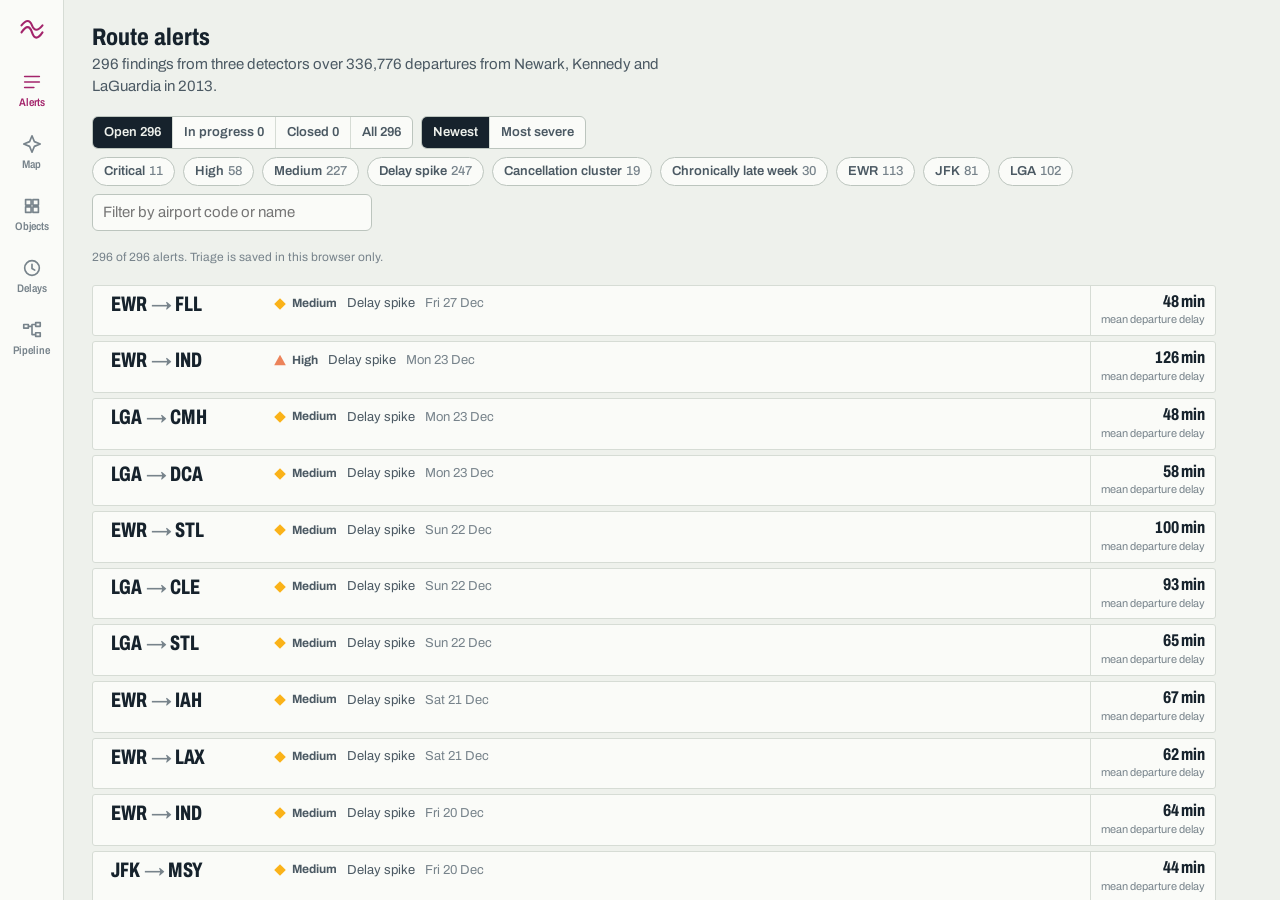
==== app/index.html @ c79d598d "Add Crosswind: flight data pipeline, alert detectors and operations app A layered Python + DuckDB pi" ====
<!DOCTYPE html>
<html lang="en">
<head>
<meta charset="utf-8">
<meta name="viewport" content="width=device-width, initial-scale=1">
<title>Crosswind</title>
<link rel="preconnect" href="https://fonts.googleapis.com">
<link rel="preconnect" href="https://fonts.gstatic.com" crossorigin>
<link href="https://fonts.googleapis.com/css2?family=Archivo:wdth,wght@62..125,400..800&display=swap" rel="stylesheet">
<style>
:root{
  /* Layout idea: a strip bay. Alerts sit in a rack like air-traffic flight strips;
     everything around them is quiet chart paper with one aeronautical-magenta accent. */
  --paper:#eef1ec; --surface:#fafbf8; --ink:#16222c; --ink-2:#4b5963; --ink-3:#77838b;
  --line:#d6dcd5; --line-2:#bcc5be; --accent:#a3246b; --accent-ink:#ffffff; --accent-wash:rgba(163,36,107,.10);
  --good:#0ca30c; --warning:#fab219; --serious:#ec835a; --critical:#d03b3b;
  --s1:#2a78d6; --s2:#eb6834; --s3:#1baf7a; --s4:#eda100; --s5:#e87ba4; --s6:#008300; --s7:#6250d6; --s8:#e34948;
  --quiet:#c5cfd6;
  --seq-1:#cde2fb; --seq-2:#9ec5f4; --seq-3:#6da7ec; --seq-4:#3987e5; --seq-5:#256abf; --seq-6:#184f95; --seq-7:#0d366b;
  --div-mid:#e6e8e3; --div-pos-1:#9ec5f4; --div-pos-2:#3987e5; --div-pos-3:#104281;
  --div-neg-1:#f2aaa9; --div-neg-2:#e34948; --div-neg-3:#9a2323;
  --font:"Archivo","Helvetica Neue",Arial,sans-serif;
  --r:6px; --nav:64px;
  color-scheme:light;
}
@media (prefers-color-scheme: dark){
  :root:not([data-theme="light"]){
    --paper:#0c1218; --surface:#141c24; --ink:#e7ecef; --ink-2:#b3bec6; --ink-3:#808c95;
    --line:#25303a; --line-2:#3a4752; --accent:#ee7db8; --accent-ink:#1c0a13; --accent-wash:rgba(238,125,184,.14);
    --s1:#3987e5; --s2:#d95926; --s3:#199e70; --s4:#c98500; --s5:#d55181; --s6:#0ca30c; --s7:#9085e9; --s8:#e66767;
    --quiet:#3a4753;
    --seq-1:#0d366b; --seq-2:#184f95; --seq-3:#256abf; --seq-4:#3987e5; --seq-5:#6da7ec; --seq-6:#9ec5f4; --seq-7:#cde2fb;
    --div-mid:#333d46; --div-pos-1:#256abf; --div-pos-2:#3987e5; --div-pos-3:#9ec5f4;
    --div-neg-1:#a23a3a; --div-neg-2:#e66767; --div-neg-3:#f4b0b0;
    color-scheme:dark;
  }
}
:root[data-theme="dark"]{
  --paper:#0c1218; --surface:#141c24; --ink:#e7ecef; --ink-2:#b3bec6; --ink-3:#808c95;
  --line:#25303a; --line-2:#3a4752; --accent:#ee7db8; --accent-ink:#1c0a13; --accent-wash:rgba(238,125,184,.14);
  --s1:#3987e5; --s2:#d95926; --s3:#199e70; --s4:#c98500; --s5:#d55181; --s6:#0ca30c; --s7:#9085e9; --s8:#e66767;
  --quiet:#3a4753;
  --seq-1:#0d366b; --seq-2:#184f95; --seq-3:#256abf; --seq-4:#3987e5; --seq-5:#6da7ec; --seq-6:#9ec5f4; --seq-7:#cde2fb;
  --div-mid:#333d46; --div-pos-1:#256abf; --div-pos-2:#3987e5; --div-pos-3:#9ec5f4;
  --div-neg-1:#a23a3a; --div-neg-2:#e66767; --div-neg-3:#f4b0b0;
  color-scheme:dark;
}
*{box-sizing:border-box}
html,body{height:100%;margin:0}
body{background:var(--paper);color:var(--ink);font:15px/1.45 var(--font);-webkit-text-size-adjust:100%}
button,input,select,textarea{font:inherit;color:inherit}
button{cursor:pointer}
a{color:var(--accent)}
:focus-visible{outline:2px solid var(--accent);outline-offset:2px}
h1,h2,h3{margin:0;text-wrap:balance;font-stretch:78%;letter-spacing:.005em}
h1{font-size:24px;font-weight:750;line-height:1.1}
h2{font-size:18px;font-weight:700;line-height:1.2}
h3{font-size:13px;font-weight:650;color:var(--ink-2)}
p{margin:0}
.num{font-variant-numeric:tabular-nums}
.muted{color:var(--ink-3)}
.code{font-stretch:70%;font-weight:700;letter-spacing:.02em}
.boot{padding:24px 16px;color:var(--ink-2)}

/* ---- shell ---- */
#app{height:100%;display:grid;grid-template-columns:1fr;grid-template-rows:1fr auto}
#main{overflow:auto;min-width:0;grid-row:1}
#nav{grid-row:2;display:flex;background:var(--surface);border-top:1px solid var(--line);padding-bottom:env(safe-area-inset-bottom,0)}
#nav button{flex:1;min-width:0;border:0;background:none;padding:7px 2px 6px;display:grid;justify-items:center;gap:2px;
  font-size:11px;font-weight:600;color:var(--ink-3);font-stretch:85%}
#nav button svg{width:22px;height:22px}
#nav button[aria-current="page"]{color:var(--accent)}
#nav .brand{display:none}
#drawer{position:fixed;inset:0;z-index:20;background:var(--paper);overflow:auto;overscroll-behavior:contain}
.view{padding:16px 16px 28px;display:grid;gap:18px;max-width:1180px}
.view-head{display:grid;gap:4px}
.lede{color:var(--ink-2);max-width:66ch}
@media (min-width:900px){
  #app{grid-template-columns:var(--nav) minmax(0,1fr) auto;grid-template-rows:1fr}
  #nav{grid-row:1;grid-column:1;flex-direction:column;border-top:0;border-right:1px solid var(--line);padding:10px 0;gap:4px}
  #nav button{flex:none;padding:9px 2px}
  #nav .brand{display:grid;place-items:center;height:40px;margin-bottom:8px;color:var(--accent)}
  #nav .brand svg{width:28px;height:28px}
  #main{grid-row:1;grid-column:2}
  #drawer{position:static;grid-column:3;width:min(480px,42vw);border-left:1px solid var(--line);background:var(--surface)}
  .view{padding:24px 28px 40px}
  .view>.tiles{grid-template-columns:repeat(4,minmax(0,1fr))}
}

/* ---- controls ---- */
.row{display:flex;flex-wrap:wrap;gap:8px;align-items:center}
.seg{display:inline-flex;border:1px solid var(--line-2);border-radius:var(--r);overflow:hidden;background:var(--surface)}
.seg button{border:0;background:none;padding:6px 11px;font-size:13px;font-weight:600;color:var(--ink-2);border-right:1px solid var(--line)}
.seg button:last-child{border-right:0}
.seg button[aria-pressed="true"]{background:var(--ink);color:var(--paper)}
.chip{border:1px solid var(--line-2);background:var(--surface);border-radius:999px;padding:4px 11px;font-size:13px;font-weight:600;color:var(--ink-2)}
.chip[aria-pressed="true"]{border-color:var(--accent);background:var(--accent-wash);color:var(--ink)}
.chip .n{color:var(--ink-3);font-weight:500;margin-left:4px}
.btn{border:1px solid var(--line-2);background:var(--surface);border-radius:var(--r);padding:7px 12px;font-weight:650;font-size:14px}
.btn.primary{background:var(--accent);border-color:var(--accent);color:var(--accent-ink)}
.btn:disabled{opacity:.5;cursor:default}
.field{border:1px solid var(--line-2);background:var(--surface);border-radius:var(--r);padding:7px 10px;min-width:0;width:100%}
label.lab{display:grid;gap:3px;font-size:12px;font-weight:600;color:var(--ink-2)}
.linkish{border:0;background:none;padding:0;color:var(--accent);font-weight:650;text-align:left;text-decoration:underline;text-decoration-thickness:1px;text-underline-offset:2px}

/* ---- status + severity ---- */
.pill{display:inline-flex;align-items:center;gap:5px;border:1px solid var(--line-2);border-radius:999px;padding:1px 8px;font-size:12px;font-weight:650;white-space:nowrap;color:var(--ink-2)}
.pill::before{content:"";width:7px;height:7px;border-radius:50%;background:var(--ink-3)}
.pill[data-s="open"]::before{background:var(--accent)}
.pill[data-s="acknowledged"]::before,.pill[data-s="investigating"]::before{background:var(--s1)}
.pill[data-s="resolved"]::before{background:var(--good)}
.pill[data-s="dismissed"]::before{background:none;border:1.5px solid var(--ink-3)}
.sev{display:inline-flex;align-items:center;gap:5px;font-size:12px;font-weight:700}
.sev svg{width:14px;height:14px;flex:none}
.sev[data-v="critical"] svg{color:var(--critical)} .sev[data-v="high"] svg{color:var(--serious)} .sev[data-v="medium"] svg{color:var(--warning)}

/* ---- the strip bay ---- */
.bay{display:grid;gap:5px}
.strip{display:grid;grid-template-columns:8px minmax(0,1fr) auto;border:1px solid var(--line);background:var(--surface);border-radius:3px;
  text-align:left;padding:0;width:100%;color:inherit;overflow:hidden}
.strip:hover{border-color:var(--line-2)}
.strip[aria-current="true"]{border-color:var(--accent);box-shadow:inset 0 0 0 1px var(--accent)}
.strip .holder{background:var(--warning)}
.strip[data-v="high"] .holder{background:var(--serious)} .strip[data-v="critical"] .holder{background:var(--critical)}
.strip .cells{display:grid;grid-template-columns:minmax(0,1fr);gap:1px 12px;padding:7px 10px}
.strip .route{font-size:21px;line-height:1.05;font-stretch:66%;font-weight:750;letter-spacing:.01em;white-space:nowrap}
.strip .route .arr{color:var(--ink-3);font-weight:500;padding:0 3px}
.strip .what{font-size:13px;color:var(--ink-2);display:flex;flex-wrap:wrap;gap:2px 10px;align-items:center}
.strip .stat{border-left:1px solid var(--line);padding:7px 10px;display:grid;align-content:center;justify-items:end;gap:1px;min-width:92px}
.strip .stat b{font-size:17px;font-stretch:75%;font-weight:750;line-height:1.1}
.strip .stat span{font-size:11px;color:var(--ink-3);text-align:right}
.strip.closed{opacity:.62}
@media (min-width:620px){
  .strip .cells{grid-template-columns:150px minmax(0,1fr);align-items:center}
}

/* ---- tables ---- */
.scroll-x{overflow-x:auto;-webkit-overflow-scrolling:touch}
table{border-collapse:collapse;width:100%;font-size:13px}
th,td{padding:6px 10px 6px 0;text-align:left;border-bottom:1px solid var(--line);white-space:nowrap;vertical-align:baseline}
th{font-size:12px;font-weight:650;color:var(--ink-2);position:sticky;top:0;background:var(--paper)}
#drawer th{background:var(--paper)}
th.r,td.r{text-align:right;font-variant-numeric:tabular-nums;padding-right:14px}
th button{border:0;background:none;padding:0;font:inherit;color:inherit}
th button[aria-sort]::after{content:" ↓";color:var(--accent)}
th button[aria-sort="ascending"]::after{content:" ↑"}
tbody tr.click{cursor:pointer}
tbody tr.click:hover td{background:var(--accent-wash)}
td.wrap{white-space:normal;min-width:160px}

/* ---- figures ---- */
.tiles{display:grid;grid-template-columns:repeat(2,minmax(0,1fr));gap:1px;background:var(--line);border:1px solid var(--line);border-radius:var(--r);overflow:hidden}
.tile{background:var(--surface);padding:10px 12px;display:grid;gap:1px}
.tile b{font-size:24px;font-weight:700;font-stretch:80%;line-height:1.15}
.tile span{font-size:12px;color:var(--ink-2)}
.tile small{font-size:11px;color:var(--ink-3)}
.fig{display:grid;gap:8px;min-width:0}
.fig-head{display:flex;gap:10px;align-items:baseline;justify-content:space-between;flex-wrap:wrap}
.fig-head p{font-size:12px;color:var(--ink-3)}
.fig figcaption,.cap{font-size:12px;color:var(--ink-3);max-width:70ch}
figure{margin:0}
.legend{display:flex;flex-wrap:wrap;gap:4px 14px;font-size:12px;color:var(--ink-2)}
.legend i{display:inline-block;width:14px;height:3px;border-radius:2px;vertical-align:middle;margin-right:5px}
.legend i.box{height:10px;width:10px;border-radius:2px}
.hbars{display:grid;grid-template-columns:auto minmax(60px,1fr) auto;gap:5px 8px;align-items:center;font-size:13px}
.hbars .track{height:14px;position:relative}
.hbars .bar{position:absolute;inset:0 auto 0 0;background:var(--s1);border-radius:0 4px 4px 0;min-width:2px}
.hbars .lbl{color:var(--ink-2);white-space:nowrap;overflow:hidden;text-overflow:ellipsis;max-width:42vw}
.hbars .val{font-variant-numeric:tabular-nums;text-align:right;white-space:nowrap}
.grid2{display:grid;gap:22px 28px;grid-template-columns:repeat(auto-fit,minmax(min(100%,330px),1fr))}
svg text{font-family:var(--font);fill:var(--ink-3);font-size:11px}
svg .axis{stroke:var(--line-2)} svg .gridl{stroke:var(--line)}
.sect{display:grid;gap:10px;padding-top:14px;border-top:1px solid var(--line)}

/* ---- drawer ---- */
.d-head{position:sticky;top:0;z-index:2;background:inherit;display:flex;gap:8px;align-items:center;padding:10px 16px;border-bottom:1px solid var(--line)}
.d-head .kind{font-size:12px;font-weight:650;color:var(--ink-3);margin-right:auto}
.d-body{padding:14px 16px 32px;display:grid;gap:16px}
.icon-btn{border:1px solid var(--line-2);background:var(--surface);border-radius:var(--r);width:34px;height:34px;display:grid;place-items:center;padding:0}
.icon-btn svg{width:18px;height:18px}
.kv{display:grid;grid-template-columns:auto 1fr;gap:3px 14px;font-size:13px}
.kv dt{color:var(--ink-2)} .kv dd{margin:0;font-variant-numeric:tabular-nums;text-align:right}
.why{background:var(--paper);border:1px solid var(--line);border-radius:var(--r);padding:10px 12px;display:grid;gap:8px;font-size:13px}
#drawer .why{background:var(--paper)}
.eq{font-size:14px;font-variant-numeric:tabular-nums;overflow-x:auto;white-space:nowrap;padding:2px 0}
.eq i{font-style:italic;font-family:Georgia,"Times New Roman",serif}
.log{display:grid;gap:6px;font-size:12px;color:var(--ink-2);list-style:none;margin:0;padding:0}
.note{font-size:12px;color:var(--ink-3)}
.banner{border:1px solid var(--line-2);border-left:4px solid var(--warning);border-radius:3px;padding:8px 10px;font-size:13px;background:var(--surface)}

/* ---- map, lineage ---- */
.mapwrap{border:1px solid var(--line);border-radius:var(--r);background:var(--surface);overflow:hidden;position:relative;touch-action:pan-y}
.mapwrap svg{display:block;width:100%;height:auto}
.lin-wrap{border:1px solid var(--line);border-radius:var(--r);background:var(--surface)}
.lin-wrap svg{display:block}
.node rect{fill:var(--surface);stroke:var(--line-2)}
.node text{fill:var(--ink);font-size:11.5px;font-weight:600}
.node{cursor:pointer}
.node.sel rect{stroke:var(--accent);stroke-width:2}
.node.dim{opacity:.28}
.edge{fill:none;stroke:var(--line-2);stroke-width:1}
.edge.on{stroke:var(--accent);stroke-width:1.6}
.edge.dim{opacity:.18}

/* ---- tooltip ---- */
#tip{position:fixed;z-index:50;pointer-events:none;background:var(--ink);color:var(--paper);border-radius:4px;padding:6px 9px;font-size:12px;max-width:260px;line-height:1.35}
#tip b{font-size:13px}

/* ---- ask ---- */
.chat{display:grid;gap:12px;max-width:760px}
.msg{display:grid;gap:6px}
.msg.q{justify-self:end;background:var(--accent-wash);border-radius:10px 10px 2px 10px;padding:8px 12px;max-width:88%}
.msg.a{border-left:3px solid var(--line-2);padding-left:12px}
.msg.a p{margin:0 0 6px} .msg.a ul{margin:0 0 6px;padding-left:18px}
.steps{font-size:12px;color:var(--ink-3);display:grid;gap:2px}
details.q summary{cursor:pointer;font-size:12px;color:var(--ink-2)}
details.q pre{font-size:11px;overflow:auto;background:var(--paper);border:1px solid var(--line);border-radius:4px;padding:8px;margin:6px 0 0;max-height:220px}
@media (prefers-reduced-motion:no-preference){
  #drawer:not([hidden]){animation:slide .16s ease-out}
  @keyframes slide{from{transform:translateX(18px);opacity:.4}to{transform:none;opacity:1}}
}

</style>
</head>
<body>
<div id="app">
  <nav id="nav" aria-label="Views"></nav>
  <main id="main" tabindex="-1"><p class="boot">Loading flight data…</p></main>
  <aside id="drawer" aria-label="Details" hidden></aside>
</div>
<div id="tip" role="status" aria-live="polite" hidden></div>
<script>
'use strict';
// ---------- DOM helpers ----------
const $ = (sel, root = document) => root.querySelector(sel);
const SVG_NS = 'http://www.w3.org/2000/svg';
function build(el, attrs, kids) {
  for (const [k, v] of Object.entries(attrs || {})) {
    if (v == null || v === false) continue;
    if (k === 'text') el.textContent = v;
    else if (k === 'style' && typeof v === 'object') Object.assign(el.style, v);
    else if (k.startsWith('on')) el.addEventListener(k.slice(2), v);
    else el.setAttribute(k, v === true ? '' : v);
  }
  for (const kid of kids.flat(Infinity)) {
    if (kid != null && kid !== false) el.append(kid.nodeType ? kid : document.createTextNode(String(kid)));
  }
  return el;
}
const h = (tag, attrs, ...kids) => build(document.createElement(tag), attrs, kids);
const s = (tag, attrs, ...kids) => build(document.createElementNS(SVG_NS, tag), attrs, kids);
const put = (el, ...kids) => build(el, null, kids);   // append, skipping null / false

// ---------- formatting ----------
const MONTHS = ['Jan', 'Feb', 'Mar', 'Apr', 'May', 'Jun', 'Jul', 'Aug', 'Sep', 'Oct', 'Nov', 'Dec'];
const DOW = ['Sun', 'Mon', 'Tue', 'Wed', 'Thu', 'Fri', 'Sat'];
const DAY0 = Date.UTC(2013, 0, 1);
const dayIdx = iso => Math.round((Date.parse(iso + 'T00:00:00Z') - DAY0) / 864e5);
const idxDate = i => new Date(DAY0 + i * 864e5).toISOString().slice(0, 10);
const SUP = { '-': '⁻', 0: '⁰', 1: '¹', 2: '²', 3: '³', 4: '⁴', 5: '⁵', 6: '⁶', 7: '⁷', 8: '⁸', 9: '⁹' };
const F = {
  int: n => n == null ? '–' : Math.round(n).toLocaleString('en-US'),
  pct: (v, d = 0) => v == null ? '–' : (v * 100).toFixed(d) + '%',
  num: (v, d = 1) => v == null ? '–' : Number(v).toFixed(d),
  min: v => v == null ? '–' : `${Math.round(v)} min`,
  smin: v => { if (v == null) return '–'; const r = Math.round(v); return (r > 0 ? '+' : r < 0 ? '−' : '') + Math.abs(r) + ' min'; },
  date: iso => { const d = new Date(iso + 'T00:00:00Z'); return `${DOW[d.getUTCDay()]} ${d.getUTCDate()} ${MONTHS[d.getUTCMonth()]}`; },
  hhmm: v => v == null ? '–' : String(Math.floor(v / 100)).padStart(2, '0') + ':' + String(v % 100).padStart(2, '0'),
  p: v => { if (v == null) return '–'; if (v >= 0.001) return v.toFixed(3);
    const [m, e] = v.toExponential(1).split('e'); return `${m} × 10${[...String(+e)].map(c => SUP[c]).join('')}`; },
};

// ---------- colour ----------
const cssVar = name => getComputedStyle(document.documentElement).getPropertyValue(name).trim();
const rgb = hex => [1, 3, 5].map(i => parseInt(hex.slice(i, i + 2), 16));
function ramp(stops) {
  const cols = stops.map(rgb);
  return t => {
    const x = Math.max(0, Math.min(1, t)) * (cols.length - 1), i = Math.min(cols.length - 2, Math.floor(x)), f = x - i;
    return `rgb(${cols[i].map((c, k) => Math.round(c + (cols[i + 1][k] - c) * f)).join(',')})`;
  };
}
let PAL = {};
function readPalette() {
  const seq = ramp([1, 2, 3, 4, 5, 6, 7].map(i => cssVar('--seq-' + i)));
  const pos = ramp([cssVar('--div-mid'), cssVar('--div-pos-1'), cssVar('--div-pos-2'), cssVar('--div-pos-3')]);
  const neg = ramp([cssVar('--div-mid'), cssVar('--div-neg-1'), cssVar('--div-neg-2'), cssVar('--div-neg-3')]);
  PAL = { seq, div: t => (t >= 0 ? pos(t) : neg(-t)), series: [1, 2, 3, 4, 5, 6, 7, 8].map(i => cssVar('--s' + i)),
    quiet: cssVar('--quiet'), surface: cssVar('--surface'), accent: cssVar('--accent') };
}

// ---------- icons ----------
const ICONS = {
  inbox: 'M4 6h16M4 12h16M4 18h10', map: 'M12 3l2.6 6.4L21 12l-6.4 2.6L12 21l-2.6-6.4L3 12l6.4-2.6z',
  explore: 'M5 5h6v6H5zM13 5h6v6h-6zM5 13h6v6H5zM13 13h6v6h-6z', delays: 'M12 4a8 8 0 100 16 8 8 0 000-16zM12 8v4.5l3 1.8',
  pipeline: 'M3 6h5v4H3zM16 4h5v4h-5zM16 15h5v4h-5zM8 8h4V6h4M12 8v9h4', ask: 'M4 5h16v11H10l-5 4v-4H4z',
  back: 'M15 5l-7 7 7 7', close: 'M6 6l12 12M18 6L6 18',
  brand: 'M3 14c4-6 7-6 9 0s5 6 9 0M3 8c4-5 7-5 9 0s5 5 9 0',
};
const icon = name => s('svg', { viewBox: '0 0 24 24', fill: 'none', stroke: 'currentColor', 'stroke-width': 1.8,
  'stroke-linecap': 'round', 'stroke-linejoin': 'round', 'aria-hidden': 'true' }, s('path', { d: ICONS[name] }));
const SEV_SHAPE = { critical: 'M8 2h8l6 6v8l-6 6H8l-6-6V8z', high: 'M12 3l10 18H2z', medium: 'M12 2l10 10-10 10L2 12z' };
const SEV_LABEL = { critical: 'Critical', high: 'High', medium: 'Medium' };
const sevMark = v => h('span', { class: 'sev', 'data-v': v },
  s('svg', { viewBox: '0 0 24 24', 'aria-hidden': 'true' }, s('path', { d: SEV_SHAPE[v], fill: 'currentColor' })), SEV_LABEL[v]);
const STATUS_LABEL = { open: 'Open', acknowledged: 'Acknowledged', investigating: 'Investigating', resolved: 'Resolved', dismissed: 'Dismissed' };
const statusPill = st => h('span', { class: 'pill', 'data-s': st, text: STATUS_LABEL[st] || st });
const TYPE_LABEL = { delay_spike: 'Delay spike', cancellation_cluster: 'Cancellation cluster', chronic_lateness: 'Chronically late week' };

// ---------- tooltip ----------
const Tip = {
  el: null,
  show(evt, content) {
    const el = this.el || (this.el = $('#tip'));
    el.replaceChildren(...[content].flat());
    el.hidden = false;
    const r = el.getBoundingClientRect(), pad = 12;
    let x = evt.clientX + pad, y = evt.clientY + pad;
    if (x + r.width > innerWidth - 6) x = Math.max(6, evt.clientX - r.width - pad);
    if (y + r.height > innerHeight - 6) y = Math.max(6, evt.clientY - r.height - pad);
    el.style.left = x + 'px'; el.style.top = y + 'px';
  },
  hide() { if (Tip.el) Tip.el.hidden = true; },
};
function tipOn(el, make) {
  const show = e => Tip.show(e.clientX == null ? { clientX: el.getBoundingClientRect().left, clientY: el.getBoundingClientRect().bottom } : e, make());
  el.addEventListener('pointermove', show); el.addEventListener('pointerdown', show);
  el.addEventListener('pointerleave', Tip.hide); el.addEventListener('focus', show); el.addEventListener('blur', Tip.hide);
  return el;
}
const tipRows = (title, rows) => [h('b', { text: title }), ...rows.map(([k, v]) => h('div', null, h('b', { text: v }), ' ', k))];

// ---------- data ----------
const D = { byId: {} };
const getJSON = name => fetch(`data/${name}.json`).then(r => { if (!r.ok) throw new Error(`${name}.json: HTTP ${r.status}`); return r.json(); });
const pending = {};
const need = name => (pending[name] ??= getJSON(name).then(v => {
  if (name === 'aircraft') {
    const cols = v[0];
    v = v.slice(1).map(row => Object.fromEntries(cols.map((c, i) => [c, row[i]])));
    D.byId.aircraft = new Map(v.map(a => [a.id, a]));
  }
  if (name === 'route_daily') D.byId.daily = new Map(v.map(r => [r.id, r]));
  return (D[name] = v);
}));
const index = (rows, key = 'id') => new Map(rows.map(r => [r[key], r]));

// ---------- state + routing ----------
const VIEWS = [['inbox', 'Alerts'], ['map', 'Map'], ['explore', 'Objects'], ['delays', 'Delays'], ['pipeline', 'Pipeline'], ['ask', 'Ask']];
const VIEW = {};      // name -> { render(root) }
const DETAIL = {};    // object type -> { kind, get(id), render(obj), title(obj) }
const S = { view: 'inbox', stack: [], selfHash: null, width: innerWidth, askReady: false };
const HASHABLE = ['alert', 'route', 'airline', 'airport', 'aircraft', 'day'];

function hashFor(top) {
  if (!top || !HASHABLE.includes(top.type)) return S.view;
  return `${top.type}-${top.type === 'day' ? top.id.replace('_', '-') : top.id}`;
}
function syncHash() {
  const want = hashFor(S.stack.at(-1));
  if (location.hash.slice(1) !== want) { S.selfHash = want; location.hash = want; }
}
function applyHash(initial) {
  const x = location.hash.slice(1), m = /^([a-z]+)-(.+)$/.exec(x);
  if (m && HASHABLE.includes(m[1])) {
    if (initial) S.view = m[1] === 'alert' ? 'inbox' : 'explore';
    S.stack = [{ type: m[1], id: m[1] === 'day' ? m[2].replace('-', '_') : m[2] }];
  } else {
    S.view = VIEWS.some(v => v[0] === x) && (x !== 'ask' || S.askReady) ? x : (initial ? 'inbox' : S.view);
    S.stack = [];
  }
  renderAll();
}
function setView(v) { S.view = v; S.stack = []; syncHash(); renderAll(); $('#main').scrollTop = 0; }
function openObj(type, id, fresh) {
  const top = S.stack.at(-1);
  if (top && top.type === type && top.id === id) return;
  if (fresh) S.stack = [];
  S.stack.push({ type, id }); syncHash(); renderDrawer(); VIEW[S.view].onSelect?.();
}
function popObj() { S.stack.pop(); syncHash(); renderDrawer(); VIEW[S.view].onSelect?.(); }
function closeDrawer() { S.stack = []; syncHash(); renderDrawer(); VIEW[S.view].onSelect?.(); }
const selected = type => { const t = S.stack.at(-1); return t && t.type === type ? t.id : null; };
const link = (type, id, label) => h('button', { class: 'linkish', type: 'button', onclick: e => { e.stopPropagation(); openObj(type, id); } }, label ?? id);

function renderNav() {
  $('#nav').replaceChildren(h('span', { class: 'brand', title: 'Crosswind' }, icon('brand')),
    ...VIEWS.filter(([id]) => id !== 'ask' || S.askReady).map(([id, label]) =>
      h('button', { type: 'button', 'aria-current': S.view === id ? 'page' : null, onclick: () => setView(id) },
        icon(id === 'explore' ? 'explore' : id), label)));
}
function renderDrawer() {
  const el = $('#drawer'), top = S.stack.at(-1);
  Tip.hide();
  if (!top) { el.hidden = true; el.replaceChildren(); return; }
  const def = DETAIL[top.type], body = h('div', { class: 'd-body' }, h('p', { class: 'muted', text: 'Loading…' }));
  el.hidden = false;
  el.replaceChildren(h('div', { class: 'd-head' },
    S.stack.length > 1 && h('button', { class: 'icon-btn', type: 'button', 'aria-label': 'Back', onclick: popObj }, icon('back')),
    h('span', { class: 'kind', text: def.kind }),
    h('button', { class: 'icon-btn', type: 'button', 'aria-label': 'Close details', onclick: closeDrawer }, icon('close'))), body);
  el.scrollTop = 0;
  Promise.resolve(def.get(top.id)).then(obj => {
    if (S.stack.at(-1) !== top) return;
    body.replaceChildren(); put(body, obj ? def.render(obj) : h('p', { text: `Nothing found for ${top.id}.` }));
  }).catch(err => body.replaceChildren(h('p', { text: `Could not load this: ${err.message}` })));
}
function renderAll() {
  readPalette(); renderNav();
  const main = $('#main'), root = h('div', { class: 'view' });
  VIEW[S.view].render(root);
  main.replaceChildren(root);
  renderDrawer();
}
const debounce = (fn, ms) => { let t; return (...a) => { clearTimeout(t); t = setTimeout(() => fn(...a), ms); }; };
const viewHead = (title, lede) => h('header', { class: 'view-head' }, h('h1', { text: title }), lede && h('p', { class: 'lede', text: lede }));
const seg = (options, value, onPick, label) => h('div', { class: 'seg', role: 'group', 'aria-label': label },
  options.map(([v, text]) => h('button', { type: 'button', 'aria-pressed': String(v === value), onclick: () => onPick(v) }, text)));

// ---------- chart primitives (SVG, sized to the container at render time) ----------
function niceTicks(lo, hi, n = 4) {
  if (hi <= lo) hi = lo + 1;
  const raw = (hi - lo) / n, mag = 10 ** Math.floor(Math.log10(raw));
  const step = [1, 2, 2.5, 5, 10].map(m => m * mag).find(st => st >= raw);
  const out = [];
  for (let v = Math.ceil(lo / step) * step; v <= hi + 1e-9; v += step) out.push(+v.toFixed(10));
  return out;
}
const chartWidth = root => Math.max(260, Math.min(1120, (root?.clientWidth || $('#main').clientWidth - 32)));

// Columns from a zero baseline. items: [{ label, value, color?, tip?: [title, rows], pick? }]
function colChart({ width, height = 150, items, yFmt = F.int, xEvery = 1, ref, yMax, barMax = 24 }) {
  const m = { l: 38, r: 8, t: items.some(d => d.mark) ? 20 : 10, b: 20 }, w = width - m.l - m.r, hh = height - m.t - m.b;
  const vals = items.map(d => d.value ?? 0);
  const lo = Math.min(0, ...vals), hi = Math.max(yMax ?? 0, ref?.value ?? 0, ...vals, 1e-9);
  const ticks = niceTicks(lo, hi, 3), y0 = Math.min(lo, ticks[0]), y1 = Math.max(hi, ticks.at(-1));
  const y = v => m.t + hh - (v - y0) / (y1 - y0) * hh, band = w / items.length, bw = Math.max(1.5, Math.min(barMax, band - 2));
  const svg = s('svg', { viewBox: `0 0 ${width} ${height}`, width, height, role: 'img' });
  for (const t of ticks) {
    svg.append(s('line', { class: t === 0 ? 'axis' : 'gridl', x1: m.l, x2: width - m.r, y1: y(t), y2: y(t) }),
      s('text', { x: m.l - 6, y: y(t) + 4, 'text-anchor': 'end' }, yFmt(t)));
  }
  if (ref) svg.append(s('line', { class: 'axis', x1: m.l, x2: width - m.r, y1: y(ref.value), y2: y(ref.value) }),
    s('text', { x: width - m.r, y: y(ref.value) - 4, 'text-anchor': 'end' }, ref.label));
  items.forEach((d, i) => {
    const cx = m.l + band * (i + 0.5), g = s('g');
    if (d.value != null) {
      const top = y(Math.max(0, d.value)), bot = y(Math.min(0, d.value)), r = Math.min(4, bw / 2, (bot - top));
      const x0 = cx - bw / 2, x1 = cx + bw / 2;
      const path = d.value >= 0
        ? `M${x0} ${bot}V${top + r}Q${x0} ${top} ${x0 + r} ${top}H${x1 - r}Q${x1} ${top} ${x1} ${top + r}V${bot}Z`
        : `M${x0} ${top}V${bot - r}Q${x0} ${bot} ${x0 + r} ${bot}H${x1 - r}Q${x1} ${bot} ${x1} ${bot - r}V${top}Z`;
      g.append(s('path', { d: path, fill: d.color || PAL.series[0] }));
      if (d.mark) g.append(s('text', { x: cx, y: top - 5, 'text-anchor': 'middle', style: 'fill:var(--ink);font-weight:650' }, d.mark));
    }
    if (i % xEvery === 0 && d.label != null) {
      const edge = cx > width - 26;
      g.append(s('text', { x: edge ? width - 2 : cx, y: height - 5, 'text-anchor': edge ? 'end' : 'middle' }, d.label));
    }
    const hit = s('rect', { x: cx - band / 2, y: m.t, width: band, height: hh, fill: 'transparent', tabindex: d.tip ? 0 : null });
    if (d.tip) tipOn(hit, () => tipRows(d.tip[0], d.tip[1]));
    if (d.pick) { hit.style.cursor = 'pointer'; hit.addEventListener('click', d.pick); }
    g.append(hit); svg.append(g);
  });
  return svg;
}

// Lines sharing one axis. series: [{ name, color, pts: [[x, y], ...] }]
function lineChart({ width, height = 190, series, xTicks, xFmt = String, yFmt = F.int, tipTitle = String }) {
  const m = { l: 38, r: 48, t: 10, b: 22 }, w = width - m.l - m.r, hh = height - m.t - m.b;
  const xs = [...new Set(series.flatMap(sr => sr.pts.map(p => p[0])))].sort((a, b) => a - b);
  const ys = series.flatMap(sr => sr.pts.map(p => p[1]));
  const ticks = niceTicks(Math.min(0, ...ys), Math.max(...ys), 4), y0 = ticks[0], y1 = Math.max(ticks.at(-1), ...ys);
  const x = v => m.l + (v - xs[0]) / (xs.at(-1) - xs[0] || 1) * w, y = v => m.t + hh - (v - y0) / (y1 - y0) * hh;
  const svg = s('svg', { viewBox: `0 0 ${width} ${height}`, width, height, role: 'img' });
  for (const t of ticks) svg.append(s('line', { class: t === 0 ? 'axis' : 'gridl', x1: m.l, x2: m.l + w, y1: y(t), y2: y(t) }),
    s('text', { x: m.l - 6, y: y(t) + 4, 'text-anchor': 'end' }, yFmt(t)));
  for (const t of xTicks || xs) svg.append(s('text', { x: x(t), y: height - 5, 'text-anchor': 'middle' }, xFmt(t)));
  const ends = series.map(sr => ({ sr, yy: y(sr.pts.at(-1)[1]) })).sort((a, b) => a.yy - b.yy);
  for (let i = 1; i < ends.length; i++) if (ends[i].yy - ends[i - 1].yy < 12) ends[i].yy = ends[i - 1].yy + 12;
  for (const sr of series) {
    svg.append(s('path', { d: 'M' + sr.pts.map(p => `${x(p[0]).toFixed(1)} ${y(p[1]).toFixed(1)}`).join('L'), fill: 'none',
      stroke: sr.color, 'stroke-width': 2, 'stroke-linejoin': 'round', 'stroke-linecap': 'round' }));
    const e = sr.pts.at(-1), lab = ends.find(d => d.sr === sr);
    svg.append(s('circle', { cx: x(e[0]), cy: y(e[1]), r: 4, fill: sr.color, stroke: PAL.surface, 'stroke-width': 2 }),
      s('text', { x: x(e[0]) + 8, y: lab.yy + 4, style: 'fill:var(--ink-2);font-weight:600' }, sr.name));
  }
  const cross = s('line', { class: 'axis', y1: m.t, y2: m.t + hh, visibility: 'hidden' });
  const hit = s('rect', { x: m.l, y: m.t, width: w, height: hh, fill: 'transparent' });
  const move = e => {
    const box = svg.getBoundingClientRect(), px = (e.clientX - box.left) * (width / box.width);
    const xv = xs.reduce((a, b) => Math.abs(x(b) - px) < Math.abs(x(a) - px) ? b : a);
    cross.setAttribute('x1', x(xv)); cross.setAttribute('x2', x(xv)); cross.setAttribute('visibility', 'visible');
    Tip.show(e, [h('b', { text: tipTitle(xv) }), ...series.map(sr => {
      const p = sr.pts.find(q => q[0] === xv);
      return h('div', null, h('i', { style: { display: 'inline-block', width: '12px', height: '3px', background: sr.color, marginRight: '6px', verticalAlign: 'middle' } }),
        h('b', { text: p ? yFmt(p[1]) : '–' }), ' ', sr.name);
    })]);
  };
  hit.addEventListener('pointermove', move); hit.addEventListener('pointerdown', move);
  hit.addEventListener('pointerleave', () => { cross.setAttribute('visibility', 'hidden'); Tip.hide(); });
  svg.append(cross, hit);
  return svg;
}

// Horizontal ranked bars with the value at the tip (HTML, so labels wrap and stay legible).
function hbars(rows, { max, color } = {}) {
  const top = max ?? Math.max(...rows.map(r => r.value), 1e-9);
  return h('div', { class: 'hbars' }, rows.map(r => [
    h('span', { class: 'lbl' }, r.link || r.label),
    h('span', { class: 'track' }, h('span', { class: 'bar', style: { width: Math.max(0, r.value / top * 100) + '%', background: r.color || color || null } })),
    h('span', { class: 'val', text: r.text })]));
}

// A year of days as week columns. days: [{ date, value, flag, tip: [title, rows], pick }]
function calendarHeat({ width, days, color, cell }) {
  const first = new Date(days[0].date + 'T00:00:00Z').getUTCDay(), cols = Math.ceil((days.length + first) / 7);
  const c = cell || Math.max(4, Math.min(15, Math.floor((width - 24) / cols))), gap = c > 7 ? 2 : 1, top = 14;
  const svg = s('svg', { viewBox: `0 0 ${24 + cols * c} ${top + 7 * c}`, width: 24 + cols * c, height: top + 7 * c, role: 'img' });
  ['M', 'W', 'F'].forEach((d, i) => svg.append(s('text', { x: 0, y: top + (1 + i * 2) * c + c * 0.75, style: `font-size:${Math.min(10, c + 2)}px` }, d)));
  let lastMonth = -1;
  days.forEach((d, i) => {
    const k = i + first, col = Math.floor(k / 7), row = k % 7, mo = +d.date.slice(5, 7) - 1;
    if (mo !== lastMonth && +d.date.slice(8) <= 7) { lastMonth = mo; svg.append(s('text', { x: 24 + col * c, y: 10, style: 'font-size:10px' }, MONTHS[mo])); }
    const r = s('rect', { x: 24 + col * c, y: top + row * c, width: c - gap, height: c - gap, rx: 1.5,
      fill: d.value == null ? 'none' : color(d.value), tabindex: 0 });
    if (d.flag) r.setAttribute('stroke', PAL.accent), r.setAttribute('stroke-width', 1.5);
    tipOn(r, () => tipRows(d.tip[0], d.tip[1]));
    if (d.pick) { r.style.cursor = 'pointer'; r.addEventListener('click', d.pick); }
    svg.append(r);
  });
  return svg;
}

// ---------- tables ----------
function simpleTable(cols, rows) {
  return h('div', { class: 'scroll-x' }, h('table', null,
    h('thead', null, h('tr', null, cols.map(c => h('th', { class: c.num ? 'r' : null, text: c.label })))),
    h('tbody', null, rows.map(r => h('tr', null, cols.map(c => h('td', { class: (c.num ? 'r ' : '') + (c.wrap ? 'wrap' : '') },
      c.render ? c.render(r) : (c.fmt ? c.fmt(r[c.key]) : (r[c.key] ?? '–')))))))));
}
// Sortable table. cols: [{ key, label, num, fmt, render, sortVal }]
function dataTable({ cols, rows, sort, onRow, page = 60 }) {
  const state = { key: sort?.key, dir: sort?.dir || 'desc', shown: page };
  const wrap = h('div', { class: 'fig' });
  const draw = () => {
    const col = cols.find(c => c.key === state.key), val = col?.sortVal || (r => r[state.key]);
    const sorted = col ? [...rows].sort((a, b) => {
      const x = val(a), y = val(b);
      if (x == null) return 1; if (y == null) return -1;
      return (typeof x === 'string' ? x.localeCompare(y) : x - y) * (state.dir === 'asc' ? 1 : -1);
    }) : rows;
    wrap.replaceChildren(h('div', { class: 'scroll-x' }, h('table', null,
      h('thead', null, h('tr', null, cols.map(c => h('th', { class: c.num ? 'r' : null },
        h('button', { type: 'button', 'aria-sort': c.key === state.key ? (state.dir === 'asc' ? 'ascending' : 'descending') : null,
          onclick: () => { state.dir = c.key === state.key ? (state.dir === 'asc' ? 'desc' : 'asc') : (c.num ? 'desc' : 'asc'); state.key = c.key; draw(); } }, c.label))))),
      h('tbody', null, sorted.slice(0, state.shown).map(r => h('tr', { class: onRow ? 'click' : null, onclick: onRow ? () => onRow(r) : null },
        cols.map(c => h('td', { class: c.num ? 'r' : null }, c.render ? c.render(r) : (c.fmt ? c.fmt(r[c.key]) : (r[c.key] ?? '–'))))))))),
      sorted.length > state.shown && h('button', { class: 'btn', type: 'button', style: { justifySelf: 'start' },
        onclick: () => { state.shown += page * 3; draw(); } }, `Show more (${F.int(sorted.length - state.shown)} left)`));
  };
  draw();
  return wrap;
}

// A figure with a chart and its table twin behind one toggle.
function figure({ title, sub, chart, table, caption, legend }) {
  let mode = 'chart';
  const body = h('div', { class: 'scroll-x' }), fig = h('figure', { class: 'fig' });
  const toggle = h('button', { class: 'linkish', type: 'button', style: { fontSize: '12px' } });
  const draw = () => {
    toggle.textContent = mode === 'chart' ? 'Show table' : 'Show chart';
    body.replaceChildren(mode === 'chart' ? chart(chartWidth(fig)) : simpleTable(table.cols, table.rows));
  };
  toggle.addEventListener('click', () => { mode = mode === 'chart' ? 'table' : 'chart'; draw(); });
  put(fig, h('div', { class: 'fig-head' }, h('div', null, h('h2', { text: title }), sub && h('p', { text: sub })), table && toggle),
    legend && h('div', { class: 'legend' }, legend.map(([name, color, box]) => h('span', null, h('i', { class: box ? 'box' : null, style: { background: color } }), name))),
    body, caption && h('figcaption', { text: caption }));
  queueMicrotask(draw);
  return fig;
}
const tiles = items => h('div', { class: 'tiles' }, items.map(([value, label, small]) =>
  h('div', { class: 'tile' }, h('b', { text: value }), h('span', { text: label }), small && h('small', { text: small }))));
const kv = pairs => h('dl', { class: 'kv' }, pairs.filter(Boolean).map(([k, v]) => [h('dt', { text: k }), h('dd', null, v)]));

// ---------- triage store: shared through the page's database when available, else this browser ----------
const Triage = {
  map: new Map(), mode: 'local', me: null, db: null, user: null, names: {}, queue: {}, onChange: null, stale: false,
  get(id) { return this.map.get(id) || { status: 'open', assignee: '', history: [] }; },
  emit() { VIEW.inbox.refresh?.(); this.onChange?.(); },
  apply(id, patch, entry) {
    if (this.mode === 'readonly') return;
    const cur = this.get(id), now = new Date().toISOString();
    const next = { status: cur.status, assignee: cur.assignee || '', ...patch, updated: now,
      history: [...(cur.history || []), ...(entry ? [{ at: now, by: this.me || 'local', ...entry }] : [])].slice(-40) };
    this.map.set(id, next); this.emit();
    if (this.mode === 'shared') {
      this.queue[id] = (this.queue[id] || Promise.resolve()).then(() => this.db.doc('triage/' + id).set(next)).catch(err => {
        if (err && err.code === 'invalid_argument') this.mode = 'readonly';
        this.error = 'That change was not saved. ' + (this.mode === 'readonly' ? 'You have view-only access.' : 'Try again in a moment.');
        this.emit();
      });
    } else {
      try { localStorage.setItem('crosswind.triage', JSON.stringify(Object.fromEntries(this.map))); } catch (e) { /* storage unavailable */ }
    }
  },
  who(id) { return id === 'local' || (this.me && id === this.me) ? 'you' : (this.names[id] || 'a collaborator'); },
  describe() {
    return { shared: 'Triage is saved with this page and shared with everyone who can open it.',
      readonly: 'You can read triage here. Changing it needs contributor access.',
      local: 'Triage is saved in this browser only.' }[this.mode] + (this.stale ? ' Saved triage has not loaded yet, so this may be out of date.' : '');
  },
  init() {
    try { for (const [k, v] of Object.entries(JSON.parse(localStorage.getItem('crosswind.triage') || '{}'))) this.map.set(k, v); } catch (e) { /* none */ }
    if (!window.claude || !window.claude.use) return;
    Promise.all([window.claude.use('db'), window.claude.use('user')]).then(async ([db, user]) => {
      if (!db) return;
      this.db = db; this.user = user;
      let canWrite = null;
      try { this.me = user ? await user.id() : null; canWrite = user ? await user.can('data.write') : null; } catch (e) { /* not told */ }
      this.mode = canWrite === false ? 'readonly' : 'shared';
      const timer = setTimeout(() => { this.stale = true; this.emit(); }, 10000);
      db.collection('triage').onSnapshot(snap => {
        if (!snap.metadata.fromCache) { clearTimeout(timer); this.stale = false; }
        this.map = new Map(snap.docs.map(d => [d.id, d.data()]));
        const ids = [...new Set(snap.docs.flatMap(d => (d.data().history || []).map(e => e.by)))].filter(i => i && i !== 'local' && !this.names[i]);
        if (ids.length && user && user.profiles) {
          Promise.resolve(user.profiles(ids)).then(ps => { for (const i of ids) this.names[i] = (ps && ps[i] && ps[i].name) || 'a collaborator'; this.emit(); }).catch(() => {});
        }
        this.emit();
      }, () => { clearTimeout(timer); this.mode = 'local'; this.emit(); });
    }).catch(() => {});
  },
};

// ---------- inbox ----------
const IN = { status: 'open', sev: new Set(), type: new Set(), origin: new Set(), q: '', sort: 'date' };
const STATUS_GROUP = { open: ['open'], active: ['acknowledged', 'investigating'], closed: ['resolved', 'dismissed'] };
const SEV_RANK = { critical: 0, high: 1, medium: 2 };
const alertWhen = a => a.type === 'chronic_lateness' ? `week of ${F.date(a.date)}` : F.date(a.date);
function alertStat(a) {
  if (a.type === 'delay_spike') return [`${Math.round(a.observed)} min`, 'mean departure delay'];
  if (a.type === 'cancellation_cluster') return [`${Math.round(a.observed * a.n)} of ${a.n}`, 'flights cancelled'];
  return [F.pct(a.observed), 'arrived 15+ min late'];
}
function toggleSet(set, v) { set.has(v) ? set.delete(v) : set.add(v); }

VIEW.inbox = {
  render(root) {
    const controls = h('div', { class: 'fig' }), bay = h('div', { class: 'bay' }), count = h('p', { class: 'note' });
    const search = h('input', { class: 'field', id: 'alert-search', type: 'search', placeholder: 'Filter by airport code or name', value: IN.q,
      'aria-label': 'Filter alerts', style: { maxWidth: '280px' }, oninput: e => { IN.q = e.target.value.trim().toLowerCase(); drawList(); } });
    const passes = (a, skip) => (skip === 'status' || IN.status === 'all' || STATUS_GROUP[IN.status].includes(Triage.get(a.id).status))
      && (skip === 'sev' || !IN.sev.size || IN.sev.has(a.sev)) && (skip === 'type' || !IN.type.size || IN.type.has(a.type))
      && (skip === 'origin' || !IN.origin.size || IN.origin.has(a.o))
      && (!IN.q || `${a.o} ${a.d} ${D.byId.airport.get(a.d)?.name || ''} ${a.route}`.toLowerCase().includes(IN.q));
    const chips = (set, key, options) => options.map(([v, label]) =>
      h('button', { class: 'chip', type: 'button', 'aria-pressed': String(set.has(v)), onclick: () => { toggleSet(set, v); draw(); } },
        label, h('span', { class: 'n', text: D.alerts.filter(a => passes(a, key) && a[key === 'origin' ? 'o' : key] === v).length })));
    const drawControls = () => {
      const n = g => D.alerts.filter(a => passes(a, 'status') && (g === 'all' || STATUS_GROUP[g].includes(Triage.get(a.id).status))).length;
      controls.replaceChildren(
        h('div', { class: 'row' },
          seg([['open', `Open ${n('open')}`], ['active', `In progress ${n('active')}`], ['closed', `Closed ${n('closed')}`], ['all', `All ${n('all')}`]],
            IN.status, v => { IN.status = v; draw(); }, 'Triage status'),
          seg([['date', 'Newest'], ['sev', 'Most severe']], IN.sort, v => { IN.sort = v; draw(); }, 'Sort')),
        h('div', { class: 'row' }, chips(IN.sev, 'sev', [['critical', 'Critical'], ['high', 'High'], ['medium', 'Medium']]),
          chips(IN.type, 'type', Object.entries(TYPE_LABEL)), chips(IN.origin, 'origin', [['EWR', 'EWR'], ['JFK', 'JFK'], ['LGA', 'LGA']])),
        search);
    };
    const drawList = () => {
      const rows = D.alerts.filter(a => passes(a)).sort((a, b) =>
        (IN.sort === 'sev' ? SEV_RANK[a.sev] - SEV_RANK[b.sev] : 0) || b.date.localeCompare(a.date) || a.id.localeCompare(b.id));
      count.textContent = `${rows.length} of ${D.alerts.length} alerts. ${Triage.describe()}`;
      const sel = selected('alert');
      bay.replaceChildren(...rows.map(a => {
        const t = Triage.get(a.id), [big, small] = alertStat(a);
        return h('button', { class: 'strip' + (STATUS_GROUP.closed.includes(t.status) ? ' closed' : ''), type: 'button', 'data-v': a.sev, 'data-id': a.id,
          'aria-current': String(a.id === sel), onclick: () => openObj('alert', a.id, true) },
          h('span', { class: 'holder' }),
          h('span', { class: 'cells' },
            h('span', { class: 'route' }, a.o, h('span', { class: 'arr', text: '→' }), a.d),
            h('span', { class: 'what' }, sevMark(a.sev), h('span', { text: TYPE_LABEL[a.type] }), h('span', { class: 'muted', text: alertWhen(a) }),
              t.status !== 'open' && statusPill(t.status), t.assignee && h('span', { class: 'muted', text: t.assignee }))),
          h('span', { class: 'stat' }, h('b', { text: big }), h('span', { text: small })));
      }));
      if (!rows.length) bay.append(h('p', { class: 'muted', text: 'No alerts match these filters. Clear a filter to see more.' }));
    };
    const draw = () => { drawControls(); drawList(); };
    this.refresh = draw;
    this.onSelect = () => { const sel = selected('alert'); for (const el of bay.children) el.setAttribute?.('aria-current', String(el.dataset?.id === sel)); };
    put(root, viewHead('Route alerts', `${D.alerts.length} findings from three detectors over ${F.int(D.core.meta.kpis.flights)} departures from Newark, Kennedy and LaGuardia in 2013.`),
      controls, count, bay);
    draw();
  },
};

// ---------- alert detail ----------
function whyBlock(a) {
  const eq = (...parts) => h('div', { class: 'eq' }, parts);
  const v = t => h('i', { text: t });
  if (a.type === 'delay_spike') {
    const x = a.observed - a.ref;
    return h('div', { class: 'why' },
      kv([[`Mean departure delay, ${a.n} departures`, F.min(a.observed)], [`Rest of ${a.o} that day`, F.min(a.ref)], ['Gap x', F.smin(x)],
        [`Usual gap: median of the prior ${a.base_n} days`, F.smin(a.base_center)], ['Scale: max(1.4826 × MAD, 5)', F.num(a.base_scale) + ' min']]),
      eq(v('z'), ' = (', v('x'), ' − median) / scale = (', F.num(x, 0), ' − ', a.base_center < 0 ? `(${F.num(a.base_center, 0)})` : F.num(a.base_center, 0), ') / ', F.num(a.base_scale), ' = ', h('b', { text: F.num(a.stat) })),
      h('p', { class: 'note', text: 'Fires when z is at least 4, the gap is 30 min or more above its usual level, the route averages 30 min late or worse, and at least 60% of its departures left 15+ min late. Subtracting the rest of the airport removes airport-wide bad days; the median and MAD keep one extreme day from inflating the baseline.' }));
  }
  if (a.type === 'cancellation_cluster') {
    const c = Math.round(a.observed * a.n);
    return h('div', { class: 'why' },
      kv([['Cancelled', `${c} of ${a.n} (${F.pct(a.observed)})`], [`Route's 56-day rate, (C + ½) / (N + 1), N = ${F.int(a.base_n)}`, F.pct(a.base_center, 1)],
        [`Rest of ${a.o} that day`, F.pct(a.ref, 1)], ['Null rate p₀, the larger of the two', F.pct(a.expected, 1)]]),
      eq('P[Bin(', a.n, ', ', v('p'), '₀) ≥ ', c, '] = ', h('b', { text: F.p(a.p) }), ', adjusted ', h('b', { text: F.p(a.stat) })),
      h('p', { class: 'note', text: 'Fires when the Benjamini–Hochberg adjusted p-value is at most 0.05 and at least 2 flights were cancelled. The adjustment runs over every route-day with 3 or more scheduled flights, which holds the expected share of false alerts to 5%.' }));
  }
  const k = Math.round(a.observed * a.n);
  return h('div', { class: 'why' },
    kv([['Arrived 15+ min late', `${k} of ${a.n} (${F.pct(a.observed)})`], ['95% Wilson lower bound', F.pct(a.stat, 1)], ['Weeks in a row', a.streak]]),
    eq('lower = (', v('p̂'), ' + ', v('z'), '²/2', v('n'), ' − ', v('z'), '√(', v('p̂'), '(1 − ', v('p̂'), ')/', v('n'), ' + ', v('z'), '²/4', v('n'), '²)) / (1 + ', v('z'), '²/', v('n'), '), ', v('z'), ' = 1.96'),
    h('p', { class: 'note', text: 'Fires when the lower bound is above 50% with at least 15 arrivals in the week: more than half the flights were late, beyond what a small sample could explain.' }));
}

function alertChart(a) {
  const daily = D.byId.daily?.get(a.route);
  if (!daily) return null;
  const i0 = dayIdx(a.date), hi = PAL.series[0];
  if (a.type === 'chronic_lateness') {
    const weeks = [];
    for (let k = 0; 7 * k - 1 < 365; k++) {
      let arr = 0, late = 0;
      for (let i = Math.max(0, 7 * k - 1); i <= Math.min(364, 7 * k + 5); i++) { arr += daily.arr[i]; late += daily.late[i]; }
      const start = idxDate(Math.max(0, 7 * k - 1)), on = 7 * k - 1 === i0;
      weeks.push({ label: +start.slice(8) <= 7 ? MONTHS[+start.slice(5, 7) - 1] : null, value: arr ? late / arr : null, color: on ? hi : PAL.quiet,
        mark: on ? F.pct(late / arr) : null, date: start, arr, late,
        tip: [`Week of ${F.date(start)}`, [['of arrivals late', arr ? F.pct(late / arr) : '–'], ['arrivals', F.int(arr)]]] });
    }
    return figure({ title: 'Share of arrivals 15+ min late, by week', sub: `${a.o} → ${a.d}, 2013. The flagged week is highlighted.`,
      chart: w => colChart({ width: w, items: weeks, yFmt: v => F.pct(v), ref: { value: 0.5, label: '50%' }, yMax: 1 }),
      table: { cols: [{ key: 'date', label: 'Week starting', fmt: F.date }, { key: 'late', label: 'Late', num: true }, { key: 'arr', label: 'Arrivals', num: true },
        { key: 'value', label: 'Share', num: true, fmt: v => F.pct(v) }], rows: weeks } });
  }
  const spike = a.type === 'delay_spike', items = [];
  for (let i = Math.max(0, i0 - 28); i <= Math.min(364, i0 + 7); i++) {
    const date = idxDate(i), value = spike ? daily.dep[i] : (daily.n[i] ? daily.c[i] : null);
    items.push({ label: (i - i0) % 7 === 0 ? `${+date.slice(8)} ${MONTHS[+date.slice(5, 7) - 1]}` : null, value, date, n: daily.n[i], c: daily.c[i],
      color: i === i0 ? hi : PAL.quiet, mark: i === i0 ? (spike ? `${value} min` : `${value}`) : null,
      tip: [F.date(date), spike ? [['mean departure delay', value == null ? '–' : F.min(value)], ['scheduled', daily.n[i]]]
        : [['cancelled', daily.c[i]], ['scheduled', daily.n[i]]]] });
  }
  return figure({ title: spike ? 'Mean departure delay on this route, by day' : 'Cancelled flights on this route, by day',
    sub: 'Four weeks before the alert and one week after. The alert day is highlighted.',
    chart: w => colChart({ width: w, items, yFmt: spike ? v => `${v}` : F.int }),
    table: { cols: [{ key: 'date', label: 'Day', fmt: F.date }, { key: 'n', label: 'Scheduled', num: true },
      spike ? { key: 'value', label: 'Mean dep. delay (min)', num: true } : { key: 'c', label: 'Cancelled', num: true }], rows: items } });
}

function triagePanel(a) {
  const act = D.core.ontology.actions.route_alert;
  const state = h('div', { class: 'fig' }), log = h('ul', { class: 'log' }), mode = h('p', { class: 'note' });
  const who = h('input', { class: 'field', id: 'triage-assignee', type: 'text', placeholder: 'Name or team', maxlength: 60 });
  const note = h('textarea', { class: 'field', id: 'triage-note', rows: 2, placeholder: 'What you found or decided', maxlength: 500 });
  const draw = () => {
    const t = Triage.get(a.id), ro = Triage.mode === 'readonly';
    if (document.activeElement !== who) who.value = t.assignee || '';
    who.disabled = note.disabled = ro;
    state.replaceChildren(h('div', { class: 'row' }, statusPill(t.status), t.assignee && h('span', { class: 'muted', text: `Assigned to ${t.assignee}` })),
      h('div', { class: 'row' }, act.transitions[t.status].map((to, i) => h('button', { class: 'btn' + (i === 0 ? ' primary' : ''), type: 'button', disabled: ro,
        onclick: () => Triage.apply(a.id, { status: to }, { from: t.status, to }) }, act.labels[to]))),
      Triage.error && h('p', { class: 'banner', text: Triage.error }));
    log.replaceChildren(...[...(t.history || [])].reverse().map(e => {
      const when = new Date(e.at), stamp = `${when.getDate()} ${MONTHS[when.getMonth()]} ${String(when.getHours()).padStart(2, '0')}:${String(when.getMinutes()).padStart(2, '0')}`;
      const what = e.to ? `${STATUS_LABEL[e.to]} (was ${STATUS_LABEL[e.from].toLowerCase()})` : e.assignee != null ? (e.assignee ? `Assigned to ${e.assignee}` : 'Unassigned') : `Note: ${e.note}`;
      return h('li', { text: `${stamp}, ${Triage.who(e.by)}. ${what}` });
    }));
    mode.textContent = Triage.describe();
  };
  const saveWho = () => { const v = who.value.trim(); if (v !== (Triage.get(a.id).assignee || '')) Triage.apply(a.id, { assignee: v }, { assignee: v }); };
  who.addEventListener('change', saveWho);
  const add = h('button', { class: 'btn', type: 'button', style: { justifySelf: 'start' }, onclick: () => {
    const v = note.value.trim(); if (!v) return; Triage.apply(a.id, {}, { note: v }); note.value = ''; } }, 'Add note');
  Triage.onChange = () => { if (state.isConnected) draw(); };
  draw();
  return h('section', { class: 'sect' }, h('h2', { text: 'Triage' }), state,
    h('label', { class: 'lab' }, 'Assignee', who), h('label', { class: 'lab' }, 'Note', note), add, log, mode);
}

const FLIGHT_STATUS = { completed: 'Flew', cancelled: 'Cancelled', no_arrival: 'No arrival recorded' };
DETAIL.alert = {
  kind: 'Route alert',
  get: id => need('route_daily').catch(() => null).then(() => D.byId.alert.get(id)),
  render(a) {
    const od = a.origin_day && D.byId.oday.get(a.origin_day), route = D.byId.route.get(a.route);
    return [
      h('div', { class: 'fig' }, h('h1', { text: a.title }),
        h('div', { class: 'row' }, sevMark(a.sev), h('span', { class: 'muted', text: alertWhen(a) }), h('span', { class: 'muted', text: a.id }))),
      h('p', { text: a.summary }),
      h('section', { class: 'sect' }, h('h2', { text: 'Why this fired' }), whyBlock(a)),
      h('section', { class: 'sect' }, alertChart(a)),
      h('section', { class: 'sect' }, h('h2', { text: 'Context' }), kv([
        ['Route', link('route', a.route, `${a.o} → ${a.d}`)],
        ['Destination', link('airport', a.d, D.byId.airport.get(a.d)?.name || a.d)],
        route && ['Route on-time arrivals, 2013', F.pct(route.on_time)],
        route && ['Other alerts on this route', String(route.alerts - 1)],
        od && ['Origin day', link('day', od.id, `${a.o}, ${F.date(od.date)}`)],
        od && [`${a.o} that day`, `${F.min(od.mean_dep)} mean delay, ${F.pct(od.cancel_rate)} cancelled`],
        od && ['Airport-wide disruption', od.disrupted ? 'Yes' : 'No'],
        od && ['Lowest visibility', od.vis == null ? '–' : `${od.vis} mi`],
        od && ['Precipitation', od.precip == null ? '–' : `${F.num(od.precip, 2)} in`],
        od && ['Peak gust', od.gust == null ? 'none recorded' : `${Math.round(od.gust)} mph`]])),
      a.flights.length ? h('section', { class: 'sect' }, h('h2', { text: `Flights that day (${a.flights.length})` }),
        simpleTable([{ label: 'Flight', render: r => r[0] }, { label: 'Airline', render: r => link('airline', r[1], r[1]) },
          { label: 'Sched.', render: r => F.hhmm(r[3]) }, { label: 'Outcome', render: r => FLIGHT_STATUS[r[4]] },
          { label: 'Dep. delay', num: true, render: r => r[5] == null ? '–' : F.smin(r[5]) }, { label: 'Arr. delay', num: true, render: r => r[6] == null ? '–' : F.smin(r[6]) },
          { label: 'Tail', render: r => r[2] || '–' }], a.flights)) : null,
      triagePanel(a),
    ];
  },
};

// ---------- route map (geometry is pre-projected in miles from New York) ----------
const MP = { metric: 'on_time', origin: 'all', zoom: 'mainland', sel: null };
const METRICS = {
  on_time: { label: 'On-time arrivals', fmt: v => F.pct(v), worstFirst: (a, b) => a - b,
    color: v => PAL.div((v - D.core.meta.kpis.on_time) / 0.15), legend: () => ['60%', `${F.pct(D.core.meta.kpis.on_time, 1)}, all routes`, '90%'],
    stops: () => [-1, -0.5, 0, 0.5, 1].map(PAL.div) },
  cancel_rate: { label: 'Cancellations', fmt: v => F.pct(v, 1), worstFirst: (a, b) => b - a,
    color: v => PAL.seq(v / 0.06), legend: () => ['0%', '3%', '6% or more'], stops: () => [0, 0.25, 0.5, 0.75, 1].map(PAL.seq) },
  alerts: { label: 'Alerts raised', fmt: v => F.int(v), worstFirst: (a, b) => b - a,
    color: v => (v ? PAL.seq(0.25 + 0.75 * v / 12) : PAL.quiet), legend: () => ['1', '6', '12 or more'], stops: () => [0.25, 0.45, 0.65, 0.85, 1].map(PAL.seq) },
};

function mapRoutes() { return D.routes.filter(r => (MP.origin === 'all' || r.o === MP.origin) && r.o !== r.d && D.byId.airport.get(r.d).miles > 30); }
function destStats(routes) {
  const m = new Map();
  for (const r of routes) {
    const d = m.get(r.d) || m.set(r.d, { id: r.d, flights: 0, arrived: 0, late: 0, cancelled: 0, alerts: 0, routes: [] }).get(r.d);
    d.flights += r.flights; d.arrived += r.arrived; d.late += r.arrived * (1 - r.on_time); d.cancelled += r.cancelled; d.alerts += r.alerts; d.routes.push(r);
  }
  for (const d of m.values()) { d.on_time = d.arrived ? 1 - d.late / d.arrived : null; d.cancel_rate = d.cancelled / d.flights; }
  return m;
}

function drawMap(width) {
  const geo = D.geo, metric = METRICS[MP.metric], routes = mapRoutes(), dests = destStats(routes);
  const inView = [...dests.keys()].map(id => D.byId.airport.get(id)).filter(a => MP.zoom === 'all' || a.miles <= 2800);
  const xs = inView.map(a => a.x).concat(0), ys = inView.map(a => a.y).concat(0);
  let x0 = Math.min(...xs), x1 = Math.max(...xs), y0 = Math.min(...ys), y1 = Math.max(...ys);
  const padX = (x1 - x0) * 0.06, padY = (y1 - y0) * 0.08; x0 -= padX; x1 += padX * 1.6; y0 -= padY; y1 += padY;
  const height = Math.round(Math.max(width * 0.55, Math.min(width * 1.05, width * (y1 - y0) / (x1 - x0))));
  const k = Math.min(width / (x1 - x0), height / (y1 - y0)), ox = (width - (x1 - x0) * k) / 2, oy = (height - (y1 - y0) * k) / 2;
  const X = x => ox + (x - x0) * k, Y = y => oy + (y - y0) * k;
  const ringPath = flat => { let d = ''; for (let i = 0; i < flat.length; i += 2) d += (i ? 'L' : 'M') + X(flat[i]).toFixed(1) + ' ' + Y(flat[i + 1]).toFixed(1); return d + 'Z'; };
  const svg = s('svg', { viewBox: `0 0 ${width} ${height}`, role: 'img',
    'aria-label': `Routes from New York coloured by ${metric.label.toLowerCase()}` });
  svg.append(s('path', { d: geo.land.map(ringPath).join(''), fill: 'var(--paper)', stroke: 'var(--line-2)', 'stroke-width': 0.6 }),
    s('path', { d: geo.states.flatMap(st => st.rings.map(ringPath)).join(''), fill: 'var(--paper)', stroke: 'var(--line-2)', 'stroke-width': 0.6, 'stroke-linejoin': 'round' }));
  for (const miles of (MP.zoom === 'all' ? [1000, 2000, 3000, 4000, 5000] : [500, 1000, 1500, 2000, 2500])) {
    svg.append(s('circle', { cx: X(0), cy: Y(0), r: miles * k, fill: 'none', stroke: 'var(--line-2)', 'stroke-width': 0.7, opacity: 0.8 }),
      s('text', { x: X(miles * 0.259), y: Y(miles * 0.966) + 3, 'text-anchor': 'middle', style: 'font-size:10px;paint-order:stroke;stroke:var(--surface);stroke-width:3px' }, `${F.int(miles)} mi`));
  }
  const maxF = Math.max(...routes.map(r => r.flights)), lines = s('g');
  const ordered = [...routes].sort((a, b) => metric.worstFirst(b[MP.metric], a[MP.metric]));
  for (const r of ordered) {
    const o = D.byId.airport.get(r.o), d = D.byId.airport.get(r.d), dim = MP.sel && r.d !== MP.sel;
    lines.append(s('line', { x1: X(o.x), y1: Y(o.y), x2: X(d.x), y2: Y(d.y), stroke: metric.color(r[MP.metric]),
      'stroke-width': (0.7 + 2.6 * Math.sqrt(r.flights / maxF)).toFixed(2), 'stroke-linecap': 'round', opacity: dim ? 0.1 : 0.8 }));
  }
  svg.append(lines);
  const maxD = Math.max(...[...dests.values()].map(d => d.flights)), placed = [];
  const byFlights = [...dests.values()].sort((a, b) => b.flights - a.flights);
  const labelCount = width < 520 ? 12 : 30, labels = s('g'), points = [];
  placed.push([X(0) + 6, Y(0) + 3, X(0) + 66, Y(0) + 19]);   // keep airport codes clear of the New York label
  byFlights.forEach((d, rank) => {
    const a = D.byId.airport.get(d.id), cx = X(a.x), cy = Y(a.y);
    if (cx < -20 || cx > width + 20 || cy < -20 || cy > height + 20) return;
    const r = 2.5 + 5.5 * Math.sqrt(d.flights / maxD), g = s('g', { opacity: MP.sel && MP.sel !== d.id ? 0.35 : 1 });
    g.append(s('circle', { cx, cy, r, fill: metric.color(d[MP.metric]), stroke: MP.sel === d.id ? 'var(--accent)' : PAL.surface, 'stroke-width': MP.sel === d.id ? 2.5 : 1.5 }));
    const box = [cx + r + 2, cy - 7, cx + r + 2 + 24, cy + 6];
    if ((rank < labelCount || MP.sel === d.id) && !placed.some(p => box[0] < p[2] && box[2] > p[0] && box[1] < p[3] && box[3] > p[1])) {
      placed.push(box);
      labels.append(s('text', { x: cx + r + 3, y: cy + 4, opacity: MP.sel && MP.sel !== d.id ? 0.4 : 1, style: 'fill:var(--ink);font-weight:700;font-stretch:75%;paint-order:stroke;stroke:var(--surface);stroke-width:2.5px;pointer-events:none' }, d.id));
    }
    // Keyboard target only; pointer input goes through the nearest-airport layer below.
    const hit = s('circle', { cx, cy, r: r + 3, fill: 'transparent', tabindex: 0, role: 'button', style: 'pointer-events:none',
      'aria-label': `${a.name}, ${metric.label} ${metric.fmt(d[MP.metric])}` });
    const tip = () => tipRows(`${d.id}  ${a.name}`, [[metric.label.toLowerCase(), metric.fmt(d[MP.metric])], ['flights', F.int(d.flights)], ['miles', F.int(a.miles)]]);
    const pick = () => { MP.sel = MP.sel === d.id ? null : d.id; VIEW.map.redraw(); };
    hit.addEventListener('keydown', e => { if (e.key === 'Enter' || e.key === ' ') { e.preventDefault(); pick(); } });
    hit.addEventListener('focus', () => Tip.show({ clientX: svg.getBoundingClientRect().left + cx, clientY: svg.getBoundingClientRect().top + cy }, tip()));
    hit.addEventListener('blur', Tip.hide);
    points.push({ cx, cy, tip, pick });
    g.append(hit); svg.append(g);
  });
  // Dense clusters: the pointer only has to be closest to an airport, within 26px.
  const layer = s('rect', { x: 0, y: 0, width, height, fill: 'transparent' });
  const nearest = e => {
    const box = svg.getBoundingClientRect(), px = (e.clientX - box.left) * (width / box.width), py = (e.clientY - box.top) * (width / box.width);
    let best = null, bd = 26 * 26;
    for (const pt of points) { const dd = (pt.cx - px) ** 2 + (pt.cy - py) ** 2; if (dd < bd) { bd = dd; best = pt; } }
    return best;
  };
  layer.addEventListener('pointermove', e => { const pt = nearest(e); layer.style.cursor = pt ? 'pointer' : 'default'; pt ? Tip.show(e, pt.tip()) : Tip.hide(); });
  layer.addEventListener('pointerleave', Tip.hide);
  layer.addEventListener('click', e => { const pt = nearest(e); if (pt) { Tip.hide(); pt.pick(); } });
  svg.append(layer);
  svg.append(labels, s('circle', { cx: X(0), cy: Y(0), r: 4.5, fill: 'var(--ink)', stroke: PAL.surface, 'stroke-width': 1.5 }),
    s('text', { x: X(0) + 9, y: Y(0) + 15, style: 'fill:var(--ink);font-weight:700;paint-order:stroke;stroke:var(--surface);stroke-width:2.5px' }, 'New York'));
  return svg;
}

VIEW.map = {
  render(root) {
    const controls = h('div', { class: 'row' }), wrap = h('div', { class: 'mapwrap' }, h('p', { class: 'boot', text: 'Loading map…' }));
    const legend = h('div', { class: 'row', style: { fontSize: '12px', color: 'var(--ink-2)' } }), panel = h('div', { class: 'fig' }), list = h('div', { class: 'fig' });
    const redraw = () => {
      controls.replaceChildren(
        seg(Object.entries(METRICS).map(([key, m]) => [key, m.label]), MP.metric, v => { MP.metric = v; redraw(); }, 'Colour by'),
        seg([['all', 'All origins'], ['EWR', 'EWR'], ['JFK', 'JFK'], ['LGA', 'LGA']], MP.origin, v => { MP.origin = v; redraw(); }, 'Origin'),
        seg([['mainland', 'Within 2,800 mi'], ['all', 'All destinations']], MP.zoom, v => { MP.zoom = v; redraw(); }, 'Zoom'));
      if (!D.geo) return;
      const metric = METRICS[MP.metric], routes = mapRoutes(), dests = destStats(routes);
      if (MP.sel && !dests.has(MP.sel)) MP.sel = null;
      wrap.replaceChildren(drawMap(Math.max(280, wrap.clientWidth || $('#main').clientWidth - 34)));
      const [lo, mid, hi] = metric.legend();
      legend.replaceChildren(h('span', { text: metric.label }), h('span', { text: lo }),
        h('span', { style: { width: '120px', height: '10px', borderRadius: '2px', background: `linear-gradient(90deg, ${metric.stops().join(',')})` } }),
        h('span', { text: hi }), h('span', { class: 'muted', text: `Middle: ${mid}. Line width and dot size show flights.` }));
      const sel = MP.sel && dests.get(MP.sel);
      panel.replaceChildren(...(sel ? [
        h('div', { class: 'fig-head' }, h('h2', null, link('airport', sel.id, `${sel.id}  ${D.byId.airport.get(sel.id).name}`)),
          h('button', { class: 'linkish', type: 'button', onclick: () => { MP.sel = null; redraw(); } }, 'Clear selection')),
        simpleTable([{ label: 'Route', render: r => link('route', r.id, `${r.o} → ${r.d}`) }, { key: 'flights', label: 'Flights', num: true, fmt: F.int },
          { key: 'on_time', label: 'On time', num: true, fmt: v => F.pct(v) }, { key: 'mean_arr', label: 'Mean arr. delay', num: true, fmt: F.smin },
          { key: 'cancel_rate', label: 'Cancelled', num: true, fmt: v => F.pct(v, 1) }, { key: 'alerts', label: 'Alerts', num: true }], sel.routes)]
        : [h('p', { class: 'note', text: 'Select an airport on the map to see its routes.' })]));
      list.replaceChildren(h('h2', { text: `Routes, worst ${metric.label.toLowerCase()} first` }),
        dataTable({ rows: routes.filter(r => r.flights >= 200), page: 12, sort: { key: MP.metric, dir: MP.metric === 'on_time' ? 'asc' : 'desc' }, onRow: r => openObj('route', r.id, true),
          cols: [{ key: 'id', label: 'Route', render: r => `${r.o} → ${r.d}` }, { key: 'dest_name', label: 'Destination' }, { key: 'flights', label: 'Flights', num: true, fmt: F.int },
            { key: 'on_time', label: 'On time', num: true, fmt: v => F.pct(v) }, { key: 'cancel_rate', label: 'Cancelled', num: true, fmt: v => F.pct(v, 1) },
            { key: 'alerts', label: 'Alerts', num: true }] }),
        h('p', { class: 'note', text: 'Routes with at least 200 flights in the year.' }));
    };
    this.redraw = redraw;
    put(root, viewHead('Route map', 'Azimuthal equidistant projection centred on New York. Distance and bearing from the city are true, so each route is a straight great-circle line and the range rings are circles.'),
      controls, wrap, legend, panel, h('section', { class: 'sect' }, list));
    redraw();
    need('geo').then(() => { if (wrap.isConnected) redraw(); }).catch(err => wrap.replaceChildren(h('p', { class: 'boot', text: `The map outline could not load (${err.message}). The route table below still works.` })));
  },
};

// ---------- object explorer: one table per object type, every row opens the object ----------
const EX = { type: 'route', q: '' };
const airlineName = id => D.byId.airline.get(id)?.name || id;
const pct0 = v => F.pct(v), pct1 = v => F.pct(v, 1);
const OBJ = {
  route: { label: 'Routes', count: 'route', rows: () => D.routes, sort: 'flights', text: r => `${r.id} ${r.dest_name}`,
    cols: [{ key: 'id', label: 'Route', render: r => h('span', { class: 'code', text: `${r.o} → ${r.d}` }) }, { key: 'dest_name', label: 'Destination' },
      { key: 'flights', label: 'Flights', num: true, fmt: F.int }, { key: 'on_time', label: 'On time', num: true, fmt: pct0 },
      { key: 'mean_arr', label: 'Mean arr. delay', num: true, fmt: F.smin }, { key: 'p90_arr', label: '90th pct.', num: true, fmt: F.smin },
      { key: 'cancel_rate', label: 'Cancelled', num: true, fmt: pct1 }, { key: 'dist', label: 'Miles', num: true, fmt: F.int },
      { key: 'ncar', label: 'Airlines', num: true, sortVal: r => r.carriers.length, render: r => r.carriers.length }, { key: 'alerts', label: 'Alerts', num: true }] },
  airline: { label: 'Airlines', count: 'airline', rows: () => D.airlines, sort: 'flights', text: r => `${r.id} ${r.name} ${r.type}`,
    cols: [{ key: 'name', label: 'Airline' }, { key: 'id', label: 'Code' }, { key: 'type', label: 'Type' }, { key: 'flights', label: 'Flights', num: true, fmt: F.int },
      { key: 'routes', label: 'Routes', num: true }, { key: 'on_time', label: 'On time', num: true, fmt: pct0 }, { key: 'mean_arr', label: 'Mean arr. delay', num: true, fmt: F.smin },
      { key: 'cancel_rate', label: 'Cancelled', num: true, fmt: pct1 }, { key: 'registry_aircraft', label: 'Aircraft', num: true, fmt: F.int }] },
  airport: { label: 'Airports', count: 'airport', rows: () => D.airports, sort: 'flights', text: r => `${r.id} ${r.name}`,
    cols: [{ key: 'id', label: 'Code', render: r => h('span', { class: 'code', text: r.id }) }, { key: 'name', label: 'Airport' },
      { key: 'origin', label: 'Role', sortVal: r => (r.origin ? 'a' : 'b'), render: r => (r.origin ? 'New York origin' : 'Destination') },
      { key: 'flights', label: 'Flights', num: true, fmt: F.int }, { key: 'carriers', label: 'Airlines', num: true }, { key: 'on_time', label: 'On time', num: true, fmt: pct0 },
      { key: 'mean_delay', label: 'Mean delay', num: true, fmt: F.smin }, { key: 'cancel_rate', label: 'Cancelled', num: true, fmt: pct1 }, { key: 'miles', label: 'Miles from NYC', num: true, fmt: F.int }] },
  aircraft: { label: 'Aircraft', count: 'aircraft', lazy: 'aircraft', rows: () => D.aircraft, sort: 'flights', text: r => `${r.id} ${r.airline} ${r.maker} ${r.model}`,
    cols: [{ key: 'id', label: 'Tail', render: r => h('span', { class: 'code', text: r.id }) }, { key: 'airline', label: 'Operator', render: r => airlineName(r.airline) },
      { key: 'maker', label: 'Maker' }, { key: 'model', label: 'Model' }, { key: 'year', label: 'Built', num: true }, { key: 'seats', label: 'Seats', num: true },
      { key: 'flights', label: 'Flights', num: true, fmt: F.int }, { key: 'routes', label: 'Routes', num: true }, { key: 'mean_arr', label: 'Mean arr. delay', num: true, fmt: F.smin }] },
  day: { label: 'Origin days', count: 'origin_day', rows: () => D.origin_days, sort: 'mean_dep', text: r => `${r.a} ${r.date} ${F.date(r.date)} ${r.disrupted ? 'disrupted' : ''}`,
    cols: [{ key: 'date', label: 'Day', render: r => F.date(r.date) }, { key: 'a', label: 'Airport' }, { key: 'flights', label: 'Flights', num: true },
      { key: 'mean_dep', label: 'Mean dep. delay', num: true, fmt: F.smin }, { key: 'cancel_rate', label: 'Cancelled', num: true, fmt: pct1 },
      { key: 'vis', label: 'Min. visibility (mi)', num: true }, { key: 'precip', label: 'Precip. (in)', num: true, fmt: v => F.num(v, 2) }, { key: 'gust', label: 'Peak gust (mph)', num: true, fmt: v => (v == null ? '–' : F.int(v)) },
      { key: 'disrupted', label: 'Disrupted', sortVal: r => (r.disrupted ? 1 : 0), render: r => (r.disrupted ? 'Yes' : '') }] },
};

VIEW.explore = {
  render(root) {
    const counts = D.core.meta.counts, body = h('div', { class: 'fig' });
    const search = h('input', { class: 'field', id: 'object-search', type: 'search', placeholder: 'Filter this table', value: EX.q, 'aria-label': 'Filter objects',
      style: { maxWidth: '280px' }, oninput: e => { EX.q = e.target.value.trim().toLowerCase(); drawTable(); } });
    const chipRow = h('div', { class: 'row' });
    const chip = (key, label, n, on, pick) => h('button', { class: 'chip', type: 'button', 'aria-pressed': String(on), onclick: pick }, label, h('span', { class: 'n', text: F.int(n) }));
    const drawTable = () => {
      if (EX.type === 'flight') {
        body.replaceChildren(h('p', { class: 'lede', text: `All ${F.int(counts.flight)} flights and ${F.int(counts.delay)} delays stay in the pipeline's Parquet tables; the page carries their aggregates. These are the 40 longest arrival delays of the year.` }),
          simpleTable([{ label: 'Flight', render: r => r.flight }, { label: 'Airline', render: r => link('airline', r.airline, airlineName(r.airline)) },
            { label: 'Route', render: r => link('route', r.route, r.route.replace('-', ' → ')) }, { label: 'Day', render: r => F.date(r.date) },
            { label: 'Dep. delay', num: true, render: r => F.smin(r.dep) }, { label: 'Arr. delay', num: true, render: r => F.smin(r.arr) }, { label: 'Tail', render: r => r.tail || '–' }], D.core.stats.worst_flights),
          h('h2', { text: 'Delays by severity and phase' }),
          simpleTable([{ key: 'severity', label: 'Severity' }, { key: 'phase', label: 'Phase' }, { key: 'delays', label: 'Delays', num: true, fmt: F.int },
            { key: 'adverse_share', label: 'With adverse weather at origin', num: true, fmt: pct0 }], D.core.stats.delay_severity),
          h('p', { class: 'note', text: 'A delay is a flight that left or arrived 15+ min late. Minor is under 45 min, major under 2 hours, severe beyond. Adverse weather means low visibility, precipitation or strong wind at the origin in the scheduled hour.' }));
        return;
      }
      const def = OBJ[EX.type];
      const show = () => {
        const rows = def.rows().filter(r => !EX.q || def.text(r).toLowerCase().includes(EX.q));
        body.replaceChildren(h('p', { class: 'note', text: `${F.int(rows.length)} ${def.label.toLowerCase()}. Select a column to sort, a row to open it.` }),
          dataTable({ cols: def.cols, rows, sort: { key: def.sort, dir: 'desc' }, onRow: r => openObj(EX.type, r.id, true) }));
      };
      if (def.lazy && !D[def.lazy]) { body.replaceChildren(h('p', { class: 'muted', text: 'Loading…' })); need(def.lazy).then(() => { if (body.isConnected && OBJ[EX.type] === def) show(); }); }
      else show();
    };
    const draw = () => {
      chipRow.replaceChildren(...Object.entries(OBJ).map(([key, def]) => chip(key, def.label, counts[def.count], EX.type === key, () => { EX.type = key; EX.q = ''; search.value = ''; draw(); })),
        chip('flight', 'Flights and delays', counts.flight, EX.type === 'flight', () => { EX.type = 'flight'; draw(); }),
        chip('alert', 'Route alerts', counts.route_alert, false, () => setView('inbox')));
      search.hidden = EX.type === 'flight';
      drawTable();
    };
    put(root, viewHead('Objects', 'The pipeline ends in eight linked object types. Every code and name in this app opens its object, and each object links onward to its neighbours.'),
      chipRow, search, body);
    draw();
  },
};

// ---------- object details ----------
const routeLinkRows = rows => simpleTable([{ label: 'Route', render: r => link('route', r.id, `${r.o} → ${r.d}`) }, { key: 'flights', label: 'Flights', num: true, fmt: F.int },
  { key: 'on_time', label: 'On time', num: true, fmt: pct0 }, { key: 'mean_arr', label: 'Mean arr. delay', num: true, fmt: F.smin }, { key: 'alerts', label: 'Alerts', num: true }], rows);
const alertLinks = list => (list.length ? h('div', { class: 'bay' }, list.map(a => h('div', { class: 'row', style: { fontSize: '13px' } },
  sevMark(a.sev), link('alert', a.id, `${TYPE_LABEL[a.type]}, ${a.o} → ${a.d}`), h('span', { class: 'muted', text: alertWhen(a) }), statusPill(Triage.get(a.id).status))))
  : h('p', { class: 'note', text: 'No alerts.' }));

DETAIL.airline = {
  kind: 'Airline', get: id => D.byId.airline.get(id),
  render(a) {
    const mine = D.routes.map(r => ({ r, c: r.carriers.find(c => c.id === a.id) })).filter(x => x.c).sort((x, y) => y.c.flights - x.c.flights);
    const fleet = D.core.fleet.filter(f => f.airline === a.id);
    return [h('div', { class: 'fig' }, h('h1', { text: a.name }), h('p', { class: 'muted', text: `${a.id}, ${a.type.toLowerCase()} carrier. Registered as ${a.legal}` })),
      tiles([[F.int(a.flights), 'flights from New York'], [F.pct(a.on_time), 'arrived on time'], [F.smin(a.mean_arr), 'mean arrival delay'], [F.pct(a.cancel_rate, 1), 'cancelled']]),
      h('section', { class: 'sect' }, figure({ title: 'On-time arrivals by month', sub: 'Share of completed flights arriving under 15 min late',
        chart: w => colChart({ width: w, height: 140, yFmt: pct0, yMax: 1, items: a.monthly.map(m => ({ label: MONTHS[m.month - 1][0], value: m.on_time,
          tip: [MONTHS[m.month - 1], [['on time', F.pct(m.on_time)], ['flights', F.int(m.flights)]]] })) }),
        table: { cols: [{ key: 'month', label: 'Month', fmt: m => MONTHS[m - 1] }, { key: 'flights', label: 'Flights', num: true, fmt: F.int }, { key: 'on_time', label: 'On time', num: true, fmt: pct0 },
          { key: 'mean_arr', label: 'Mean arr. delay', num: true, fmt: F.smin }], rows: a.monthly } })),
      h('section', { class: 'sect' }, h('h2', { text: `Routes served (${mine.length})` }),
        simpleTable([{ label: 'Route', render: x => link('route', x.r.id, `${x.r.o} → ${x.r.d}`) }, { label: 'Flights', num: true, render: x => F.int(x.c.flights) },
          { label: 'On time', num: true, render: x => F.pct(x.c.on_time) }, { label: 'Mean arr. delay', num: true, render: x => F.smin(x.c.mean_arr) }], mine.slice(0, 15)),
        mine.length > 15 && h('p', { class: 'note', text: `The 15 busiest of ${mine.length}.` })),
      h('section', { class: 'sect' }, h('h2', { text: `Fleet flown (${F.int(a.registry_aircraft)} registry-matched aircraft)` }),
        fleet.length ? simpleTable([{ key: 'maker', label: 'Maker' }, { key: 'model', label: 'Model' }, { key: 'aircraft', label: 'Aircraft', num: true },
          { key: 'flights', label: 'Flights', num: true, fmt: F.int }, { key: 'seats', label: 'Seats', num: true }, { key: 'year', label: 'Mean year built', num: true, fmt: v => F.num(v, 0) }], fleet.slice(0, 14))
          : h('p', { class: 'note', text: 'This airline reports fleet numbers rather than registered tail numbers, so its aircraft do not match the FAA registry.' }))];
  },
};
DETAIL.airport = {
  kind: 'Airport', get: id => D.byId.airport.get(id),
  render(a) {
    const routes = D.routes.filter(r => r.o === a.id || r.d === a.id), alerts = D.alerts.filter(x => x.o === a.id || x.d === a.id);
    return [h('div', { class: 'fig' }, h('h1', { text: a.name }), h('p', { class: 'muted', text: `${a.id}, ${a.origin ? 'New York origin' : `${F.int(a.miles)} miles from New York`}` })),
      tiles([[F.int(a.flights), a.origin ? 'departures' : 'flights from New York'], [F.pct(a.on_time), a.origin ? 'left on time' : 'arrived on time'],
        [F.smin(a.mean_delay), a.origin ? 'mean departure delay' : 'mean arrival delay'], [F.pct(a.cancel_rate, 1), 'cancelled']]),
      kv([['Airlines', a.carriers], [a.origin ? 'Destinations' : 'New York origins', a.connected], ['Time zone', a.tz || '–'],
        ['Position', `${a.lat.toFixed(3)}, ${a.lon.toFixed(3)}`], a.source !== 'airport list' && ['Record source', 'Supplement file (missing from the airport list)']]),
      h('section', { class: 'sect' }, h('h2', { text: `Routes (${routes.length})` }), routeLinkRows(routes.slice(0, 20)), routes.length > 20 && h('p', { class: 'note', text: `The 20 busiest of ${routes.length}.` })),
      h('section', { class: 'sect' }, h('h2', { text: `Alerts (${alerts.length})` }), alertLinks(alerts.slice(-12).reverse()), alerts.length > 12 && h('p', { class: 'note', text: 'The 12 most recent.' }))];
  },
};
DETAIL.route = {
  kind: 'Route', get: id => need('route_daily').catch(() => null).then(() => D.byId.route.get(id)),
  render(r) {
    const daily = D.byId.daily?.get(r.id), alerts = D.alerts.filter(a => a.route === r.id);
    return [h('div', { class: 'fig' }, h('h1', { class: 'code', text: `${r.o} → ${r.d}` }),
      h('p', null, link('airport', r.o, D.byId.airport.get(r.o).name), ' to ', link('airport', r.d, r.dest_name))),
      tiles([[F.int(r.flights), 'flights'], [F.pct(r.on_time), 'arrived on time'], [F.smin(r.mean_arr), 'mean arrival delay'], [F.pct(r.cancel_rate, 1), 'cancelled']]),
      kv([['90th percentile arrival delay', F.smin(r.p90_arr)], ['Median arrival delay', F.smin(r.median_arr)], ['Mean departure delay', F.smin(r.mean_dep)],
        ['Minutes made up in the air, mean', F.num(r.recovery)], ['Median air time', F.min(r.air_time)],
        ['Distance, reported and great-circle', `${F.int(r.dist)} and ${F.int(r.gc)} mi`], ['Days operated', r.days]]),
      daily && h('section', { class: 'sect' }, figure({ title: 'Mean departure delay by day', sub: 'Each square is a day; columns are weeks. Empty squares had no flights.',
        chart: w => calendarHeat({ width: w, color: v => PAL.seq(v / 60), days: daily.dep.map((v, i) => ({ date: idxDate(i), value: daily.n[i] ? Math.max(0, v ?? 0) : null,
          tip: [F.date(idxDate(i)), [['mean departure delay', v == null ? '–' : F.min(v)], ['scheduled', daily.n[i]], ['cancelled', daily.c[i]]]] })) }),
        caption: 'Light is on time, dark is 60 min or more.' })),
      h('section', { class: 'sect' }, h('h2', { text: `Airlines on this route (${r.carriers.length})` }),
        simpleTable([{ label: 'Airline', render: c => link('airline', c.id, airlineName(c.id)) }, { key: 'flights', label: 'Flights', num: true, fmt: F.int },
          { key: 'on_time', label: 'On time', num: true, fmt: pct0 }, { key: 'mean_arr', label: 'Mean arr. delay', num: true, fmt: F.smin }, { key: 'cancel_rate', label: 'Cancelled', num: true, fmt: pct1 }], r.carriers)),
      h('section', { class: 'sect' }, h('h2', { text: `Alerts (${alerts.length})` }), alertLinks(alerts))];
  },
};
DETAIL.aircraft = {
  kind: 'Aircraft', get: id => need('aircraft').then(() => D.byId.aircraft.get(id)),
  render: a => [h('div', { class: 'fig' }, h('h1', { class: 'code', text: a.id }), h('p', { class: 'muted', text: `${a.maker} ${a.model}` })),
    kv([['Main operator', link('airline', a.airline, airlineName(a.airline))], ['Built', a.year ?? '–'], ['Seats', a.seats], ['Engines', a.engines],
      ['Flights from New York in 2013', F.int(a.flights)], ['Routes flown', a.routes], ['Mean arrival delay', F.smin(a.mean_arr)], ['Miles flown', F.int(a.miles)]])],
};
DETAIL.day = {
  kind: 'Origin day', get: id => D.byId.oday.get(id),
  render(o) {
    const alerts = D.alerts.filter(a => a.origin_day === o.id), i = dayIdx(o.date);
    const near = k => (i + k >= 0 && i + k <= 364 ? link('day', `${o.a}_${idxDate(i + k)}`, F.date(idxDate(i + k))) : null);
    return [h('div', { class: 'fig' }, h('h1', { text: `${o.a}, ${F.date(o.date)}` }),
      h('p', null, link('airport', o.a, D.byId.airport.get(o.a).name), o.disrupted ? '. Flagged as an airport-wide disruption.' : '.')),
      tiles([[F.int(o.flights), 'scheduled departures'], [F.pct(o.cancel_rate, 1), 'cancelled'], [F.smin(o.mean_dep), 'mean departure delay'], [F.pct(o.late_share), 'left 15+ min late']]),
      h('section', { class: 'sect' }, h('h2', { text: 'Weather at the airport' }), kv([['Temperature', o.tmin == null ? '–' : `${Math.round(o.tmin)} to ${Math.round(o.tmax)} °F`],
        ['Precipitation', o.precip == null ? '–' : `${F.num(o.precip, 2)} in`], ['Lowest visibility', o.vis == null ? '–' : `${o.vis} mi`],
        ['Peak sustained wind', o.wind == null ? '–' : `${Math.round(o.wind)} mph`], ['Peak gust', o.gust == null ? 'none recorded' : `${Math.round(o.gust)} mph`],
        ['Hours with adverse weather', o.adverse_hours ?? '–'], ['Disruption score against the prior 28 days', o.z == null ? '–' : F.num(o.z)]]),
        h('p', { class: 'note', text: 'The score is (mean delay − median) / max(1.4826 × MAD, 2 min). A day is flagged at 3.5 or more with a mean delay of at least 30 min, or when 10% of flights are cancelled.' })),
      h('section', { class: 'sect' }, h('h2', { text: `Route alerts that day (${alerts.length})` }), alertLinks(alerts)),
      h('div', { class: 'row', style: { justifyContent: 'space-between', fontSize: '13px' } }, h('span', null, near(-1)), h('span', null, near(1)))];
  },
};

// ---------- delay analytics ----------
const DL = { origin: 'all' };
const ORIGINS = ['EWR', 'JFK', 'LGA'];

VIEW.delays = {
  render(root) {
    const k = D.core.meta.kpis, st = D.core.stats, scoped = h('div', { class: 'fig', style: { gap: '22px' } });
    const drawScoped = () => {
      const origins = DL.origin === 'all' ? ORIGINS : [DL.origin];
      const cal = h('div', { class: 'fig' }, origins.map(o => {
        const days = D.origin_days.filter(d => d.a === o);
        return h('div', { class: 'fig' }, h('h3', null, link('airport', o, `${o}  ${D.byId.airport.get(o).name}`)),
          h('div', { class: 'scroll-x' }, calendarHeat({ width: chartWidth(root), color: v => PAL.seq(v / 60),
            days: days.map(d => ({ date: d.date, value: Math.max(0, d.mean_dep), flag: d.disrupted, pick: () => openObj('day', d.id, true),
              tip: [`${o}, ${F.date(d.date)}`, [['mean departure delay', F.min(d.mean_dep)], ['cancelled', F.pct(d.cancel_rate, 1)],
                ['min. visibility', d.vis == null ? '–' : `${d.vis} mi`], ['precipitation', d.precip == null ? '–' : `${F.num(d.precip, 2)} in`]]] })) })));
      }));
      const disrupted = D.origin_days.filter(d => d.disrupted && origins.includes(d.a));
      scoped.replaceChildren(
        h('figure', { class: 'fig' }, h('div', { class: 'fig-head' }, h('div', null, h('h2', { text: 'The year, day by day' }),
          h('p', { text: 'Mean departure delay per day. Outlined days are airport-wide disruptions. Select a day to open it.' }))),
        h('div', { class: 'legend' }, h('span', null, 'On time'),
          h('span', { style: { width: '110px', height: '10px', borderRadius: '2px', background: `linear-gradient(90deg, ${[0, 0.25, 0.5, 0.75, 1].map(PAL.seq).join(',')})` } }),
          h('span', null, '60 min or more'), h('span', null, h('i', { class: 'box', style: { background: 'none', outline: '1.5px solid var(--accent)' } }), `Disruption (${disrupted.length} days)`)),
        cal),
        figure({ title: 'Delay builds through the day', sub: 'Mean departure delay by scheduled departure hour',
          legend: origins.length > 1 ? origins.map(o => [o, PAL.series[ORIGINS.indexOf(o)]]) : null,
          chart: w => lineChart({ width: w, yFmt: v => `${Math.round(v)}`, xTicks: [6, 9, 12, 15, 18, 21], xFmt: v => `${v}:00`, tipTitle: v => `${v}:00 to ${v}:59`,
            series: origins.map(o => ({ name: o, color: PAL.series[ORIGINS.indexOf(o)],
              pts: st.hourly.filter(r => r.origin === o && r.flights >= 200 && r.mean_dep != null).map(r => [r.hour, r.mean_dep]) })) }),
          table: { cols: [{ key: 'origin', label: 'Origin' }, { key: 'hour', label: 'Hour', num: true, fmt: v => `${v}:00` }, { key: 'flights', label: 'Flights', num: true, fmt: F.int },
            { key: 'mean_dep', label: 'Mean dep. delay (min)', num: true, fmt: v => F.num(v) }, { key: 'late_share', label: 'Left 15+ min late', num: true, fmt: v => F.pct(v) }],
            rows: st.hourly.filter(r => origins.includes(r.origin)) },
          caption: 'Minutes, on one axis. Hours with fewer than 200 flights in the year are left out. Early flights leave near schedule; delay accumulates until the evening.' }));
    };
    const weather = ['Visibility', 'Wind speed', 'Precipitation', 'Temperature'].map(dim => {
      const rows = st.weather.filter(r => r.dimension === dim);
      return h('figure', { class: 'fig' }, h('h3', { text: dim }),
        hbars(rows.map(r => ({ label: r.bin, value: Math.max(0, r.mean_dep), text: `${Math.round(r.mean_dep)} min` }))),
        h('figcaption', { text: `Cancelled: ${rows.map(r => F.pct(r.cancel_rate, 1)).join(', ')} in the same order.` }));
    });
    const byOnTime = [...D.airlines].sort((a, b) => b.on_time - a.on_time);
    const bands = st.delay_bands, total = bands.reduce((n, b) => n + b.flights, 0);
    const bandShort = g => (g === -2 ? '<−15' : g === 12 ? '180+' : String(g * 15));
    put(root, viewHead('Delays', 'Where and when New York departures ran late in 2013, and how much of it the weather explains.'),
      tiles([[F.int(k.flights), 'scheduled departures'], [F.pct(k.on_time, 1), 'arrived on time', 'under 15 min late'], [F.pct(k.cancel_rate, 1), 'cancelled', `${F.int(k.cancelled)} flights`],
        [F.min(k.mean_dep), 'mean departure delay', `median arrival ${F.smin(k.median_arr)}`]]),
      h('div', { class: 'row' }, seg([['all', 'All origins'], ...ORIGINS.map(o => [o, o])], DL.origin, v => { DL.origin = v; renderAll(); }, 'Origin')),
      scoped,
      h('section', { class: 'sect' }, h('h2', { text: 'Weather at the origin' }),
        h('p', { class: 'lede', text: 'Mean departure delay by conditions at the airport in the scheduled hour, all three origins together. An association, since storms also arrive in the busy late afternoon.' }),
        h('div', { class: 'grid2' }, weather)),
      h('section', { class: 'sect' }, h('div', { class: 'grid2' },
        h('figure', { class: 'fig' }, h('h2', { text: 'On-time arrivals by airline' }),
          hbars(byOnTime.map(a => ({ link: link('airline', a.id, a.name), value: a.on_time, text: F.pct(a.on_time) })), { max: 1 }),
          h('figcaption', { text: 'Share of completed flights arriving under 15 min late. Bars start at zero.' })),
        h('figure', { class: 'fig' }, h('h2', { text: 'Minutes made up in the air' }),
          hbars(st.distance.filter(d => d.flights >= 500).map(d => ({ label: d.band, value: Math.max(0, d.recovery), text: `${F.num(d.recovery)} min` }))),
          h('figcaption', { text: 'Mean departure delay minus arrival delay, by route distance. Longer flights have more schedule padding and more sky to recover in. Bands with under 500 flights are left out.' })))),
      h('section', { class: 'sect' }, figure({ title: 'How late flights leave', sub: `Departed flights by 15-minute band; ${F.pct(bands.filter(b => b.g <= 0).reduce((n, b) => n + b.flights, 0) / total)} leave under 15 min late`,
        chart: w => colChart({ width: w, height: 170, yFmt: v => (v >= 1000 ? `${v / 1000}K` : `${v}`), xEvery: w < 480 ? 2 : 1,
          items: bands.map(b => ({ label: bandShort(b.g), value: b.flights, tip: [b.band, [['flights', F.int(b.flights)], ['of departures', F.pct(b.flights / total, 1)]]] })) }),
        table: { cols: [{ key: 'band', label: 'Band' }, { key: 'flights', label: 'Flights', num: true, fmt: F.int }, { key: 'share', label: 'Share', num: true, fmt: v => F.pct(v, 1) }],
          rows: bands.map(b => ({ ...b, share: b.flights / total })) },
        caption: 'Axis labels are the lower edge of each band in minutes.' })));
    drawScoped();
  },
};

// ---------- pipeline: lineage drawn from the DAG the pipeline actually ran ----------
const PL = { sel: null };
const LAYERS = [['raw', 'Raw'], ['clean', 'Clean'], ['processed', 'Processed'], ['enriched', 'Enriched'], ['transform', 'Transform'],
  ['metrics', 'Metrics'], ['alerts', 'Alerts'], ['ontology', 'Ontology tables'], ['object', 'Object types']];
const GROUPS = ['Operations source', 'Weather source', 'Reference data', 'Flight delays', 'Aviation metrics', 'Alerting', 'Aviation ontology', 'Object types'];
const CHECK_NOTES = {
  'tail_number resolves in processed/aircraft': 'Some carriers report fleet numbers instead of registered tail numbers. Their flights count everywhere but carry no Aircraft link.',
  'reported distance within 2% of great-circle': 'EWR to LGA is a 17-mile hop, where rounding to whole miles exceeds 2%.',
};
function lineageNodes() {
  if (D.nodes) return D.nodes;
  const nodes = D.core.lineage.map(d => ({ ...d, short: d.name.split('/')[1] }));
  for (const ot of D.core.ontology.objectTypes) {
    nodes.push({ name: 'object/' + ot.id, short: ot.name, layer: 'object', group: 'Object types', inputs: [ot.backing], rows: ot.objects,
      description: ot.description, objectType: ot, checks: [], health: 'pass', columns: [] });
  }
  const by = new Map(nodes.map(n => [n.name, n]));
  for (const n of nodes) n.outputs = [];
  for (const n of nodes) for (const i of n.inputs) by.get(i).outputs.push(n.name);
  D.nodes = nodes; D.byId.node = by;
  return nodes;
}
function closure(start, dir) {
  const seen = new Set(), todo = [start];
  while (todo.length) for (const nxt of D.byId.node.get(todo.pop())[dir]) if (!seen.has(nxt)) { seen.add(nxt); todo.push(nxt); }
  return seen;
}

function drawLineage() {
  const nodes = lineageNodes(), NW = 150, NH = 24, GX = 44, GY = 7, TOP = 30;
  const cols = LAYERS.map(([id]) => nodes.filter(n => n.layer === id));
  const tall = Math.max(...cols.map(c => c.length)) * (NH + GY);
  const place = () => cols.forEach((col, ci) => col.forEach((n, i) => {
    n.x = 8 + ci * (NW + GX); n.y = TOP + (tall - col.length * (NH + GY)) / 2 + i * (NH + GY);
  }));
  const mean = names => names.reduce((a, name) => a + D.byId.node.get(name).y, 0) / (names.length || 1);
  place();
  for (let sweep = 0; sweep < 4; sweep++) {
    const fwd = sweep % 2 === 0;
    for (const col of fwd ? cols.slice(1) : cols.slice(0, -1).reverse()) {
      col.sort((a, b) => { const ka = fwd ? a.inputs : a.outputs, kb = fwd ? b.inputs : b.outputs; return (ka.length ? mean(ka) : a.y) - (kb.length ? mean(kb) : b.y); });
      place();
    }
  }
  const W = 16 + cols.length * (NW + GX) - GX, H = TOP + tall + 8;
  const up = PL.sel ? closure(PL.sel, 'inputs') : new Set(), down = PL.sel ? closure(PL.sel, 'outputs') : new Set();
  const lit = name => name === PL.sel || up.has(name) || down.has(name);
  const svg = s('svg', { viewBox: `0 0 ${W} ${H}`, width: W, height: H, role: 'img',
    'aria-label': 'Data lineage from raw source files, through cleaning, enrichment and metrics, to ontology tables and object types' });
  LAYERS.forEach(([, label], ci) => svg.append(s('text', { x: 8 + ci * (NW + GX), y: 16, style: 'font-weight:650;fill:var(--ink-2);font-size:12px' }, label)));
  const edges = s('g');
  for (const n of nodes) for (const i of n.inputs) {
    const a = D.byId.node.get(i), x1 = a.x + NW, y1 = a.y + NH / 2, x2 = n.x, y2 = n.y + NH / 2, dx = Math.max(18, (x2 - x1) / 2);
    const on = PL.sel && lit(i) && lit(n.name) && (n.name === PL.sel || i === PL.sel || (up.has(n.name) && up.has(i)) || (down.has(n.name) && down.has(i)));
    edges.append(s('path', { class: 'edge' + (on ? ' on' : PL.sel ? ' dim' : ''), d: `M${x1} ${y1}C${x1 + dx} ${y1} ${x2 - dx} ${y2} ${x2} ${y2}` }));
  }
  svg.append(edges);
  for (const n of nodes) {
    const g = s('g', { class: 'node' + (n.name === PL.sel ? ' sel' : PL.sel && !lit(n.name) ? ' dim' : ''), tabindex: 0, role: 'button',
      'aria-label': `${n.name}, ${F.int(n.rows)} rows` });
    const label = n.short.length > 21 ? n.short.slice(0, 20) + '…' : n.short;
    g.append(s('rect', { x: n.x, y: n.y, width: NW, height: NH, rx: 3 }),
      s('rect', { x: n.x, y: n.y, width: 5, height: NH, rx: 2, style: `fill:${PAL.series[GROUPS.indexOf(n.group)]};stroke:none` }),
      s('text', { x: n.x + 11, y: n.y + 16 }, label));
    if (n.health !== 'pass') g.append(s('path', { d: `M${n.x + NW - 13} ${n.y + 6}l6 11h-12z`, fill: n.health === 'fail' ? 'var(--critical)' : 'var(--warning)' }));
    const pick = () => { PL.sel = n.name; VIEW.pipeline.redraw(); openObj('dataset', n.name, true); };
    g.addEventListener('click', pick); g.addEventListener('keydown', e => { if (e.key === 'Enter') pick(); });
    tipOn(g, () => tipRows(n.name, [['rows', F.int(n.rows)], ...(n.health !== 'pass' ? [['', 'has a warning']] : [])]));
    svg.append(g);
  }
  return svg;
}

function drawOntology() {
  const P = { airline: [20, 20], airport: [560, 20], aircraft: [20, 140], flight: [290, 140], route: [560, 140], delay: [20, 260], origin_day: [290, 260], route_alert: [560, 260] };
  const NW = 124, NH = 34, ont = D.core.ontology, name = id => ont.objectTypes.find(o => o.id === id);
  const svg = s('svg', { viewBox: '0 0 704 314', width: 704, height: 314, role: 'img', 'aria-label': 'Object types and the links between them' },
    s('defs', null, s('marker', { id: 'arr', viewBox: '0 0 10 10', refX: 9, refY: 5, markerWidth: 7, markerHeight: 7, orient: 'auto-start-reverse' },
      s('path', { d: 'M0 0L10 5L0 10z', fill: 'currentColor' }))));
  const pairs = new Map();
  for (const l of ont.linkTypes) { const key = l.from + '>' + l.to; pairs.set(key, [...(pairs.get(key) || []), l.name]); }
  const edge = (a, b) => {   // clip the centre line to both boxes
    const [ax, ay] = [P[a][0] + NW / 2, P[a][1] + NH / 2], [bx, by] = [P[b][0] + NW / 2, P[b][1] + NH / 2], dx = bx - ax, dy = by - ay;
    const t = Math.min(dx ? (NW / 2 + 2) / Math.abs(dx) : Infinity, dy ? (NH / 2 + 2) / Math.abs(dy) : Infinity);
    return [ax + dx * t, ay + dy * t, bx - dx * t, by - dy * t];
  };
  for (const [key, names] of pairs) {
    const [a, b] = key.split('>'), [x1, y1, x2, y2] = edge(a, b), t = key === 'origin_day>airport' ? 0.3 : 0.5, mx = x1 + (x2 - x1) * t, my = y1 + (y2 - y1) * t;
    svg.append(s('line', { x1, y1, x2, y2, stroke: 'currentColor', 'stroke-width': 1, 'marker-end': 'url(#arr)', style: 'color:var(--ink-3)' }),
      s('text', { x: mx, y: my + 3, 'text-anchor': 'middle', style: 'font-size:10.5px;fill:var(--ink-2);paint-order:stroke;stroke:var(--surface);stroke-width:4px' }, names.join(', ')));
  }
  for (const [id, [x, y]] of Object.entries(P)) {
    const ot = name(id), g = s('g', { class: 'node', tabindex: 0, role: 'button', 'aria-label': `${ot.name}, ${F.int(ot.objects)} objects` });
    g.append(s('rect', { x, y, width: NW, height: NH, rx: 3 }), s('text', { x: x + 10, y: y + 15 }, ot.name),
      s('text', { x: x + 10, y: y + 28, style: 'font-weight:400;fill:var(--ink-3);font-size:10.5px' }, F.int(ot.objects)));
    const pick = () => openObj('dataset', 'object/' + id, true);
    g.addEventListener('click', pick); g.addEventListener('keydown', e => { if (e.key === 'Enter') pick(); });
    svg.append(g);
  }
  return svg;
}

VIEW.pipeline = {
  render(root) {
    const nodes = lineageNodes(), meta = D.core.meta, lin = h('div', { class: 'lin-wrap scroll-x' });
    const warned = nodes.filter(n => n.health !== 'pass');
    this.redraw = () => lin.replaceChildren(drawLineage());
    this.onSelect = () => { if (!S.stack.length && PL.sel) { PL.sel = null; this.redraw(); } };
    put(root, viewHead('Pipeline', `${D.core.lineage.length} datasets carry ${F.int(meta.kpis.flights)} raw flight records to eight object types in ${meta.pipeline_seconds} seconds. The graph is exported from the pipeline run itself: a transform that reads a table it did not declare stops the build.`),
      tiles([[String(D.core.lineage.length), 'datasets'], [String(meta.checks.pass + meta.checks.warn + meta.checks.fail), 'health checks'], [String(meta.checks.pass), 'passing'],
        [String(meta.checks.warn), 'warnings', `${meta.checks.fail} failing`]]),
      h('figure', { class: 'fig' }, h('div', { class: 'fig-head' }, h('div', null, h('h2', { text: 'Lineage' }), h('p', { text: 'Select a dataset to trace everything upstream and downstream of it and to see its schema and checks.' })),
        h('button', { class: 'linkish', type: 'button', style: { fontSize: '12px' }, onclick: () => { PL.sel = null; this.redraw(); } }, 'Clear trace')),
        h('div', { class: 'legend' }, GROUPS.map((g, i) => h('span', null, h('i', { class: 'box', style: { background: PAL.series[i] } }), g))),
        lin, h('figcaption', { text: 'Left to right: source files as delivered, typed and repaired, derived fields, the wide join, the delay and metric tables, alert detection, and the tables that back each object type. A triangle marks a dataset with a warning.' })),
      h('section', { class: 'sect' }, h('h2', { text: `Warnings (${warned.length})` }), warned.length ? warned.map(n => n.checks.filter(c => c.status !== 'pass').map(c =>
        h('div', { class: 'banner' }, link('dataset', n.name, n.name), `: ${c.name}. Observed ${c.observed}; expected ${c.expected}. `, CHECK_NOTES[c.name] || ''))) : h('p', { class: 'note', text: 'Every check passes.' })),
      h('section', { class: 'sect' }, h('h2', { text: 'Ontology' }),
        h('p', { class: 'lede', text: 'Object types are the nouns of the app. Arrows are link types, read from the tail to the head.' }),
        h('figure', { class: 'fig' }, h('div', { class: 'lin-wrap scroll-x' }, drawOntology()),
          h('figcaption', { text: 'Flight is the hub: it resolves to an airline, an aircraft, two airports, a route and the origin airport\'s day. Route Alert attaches to a route and to the day that gives it context.' })),
        simpleTable([{ label: 'From', render: l => D.core.ontology.objectTypes.find(o => o.id === l.from).name }, { key: 'name', label: 'Link' },
          { label: 'To', render: l => D.core.ontology.objectTypes.find(o => o.id === l.to).name }, { key: 'cardinality', label: 'Cardinality' }, { key: 'via', label: 'Through' }], D.core.ontology.linkTypes)),
      h('section', { class: 'sect' }, h('h2', { text: 'Source' }), h('p', { class: 'lede', text: meta.source }),
        h('p', { class: 'note', text: `Built ${meta.generated.slice(0, 10)}. An independent open-source build in Python and DuckDB; no proprietary platform is involved.` })));
    this.redraw();
  },
};

DETAIL.dataset = {
  kind: 'Dataset', get: id => { lineageNodes(); return D.byId.node.get(id); },
  render(n) {
    const names = list => (list.length ? h('div', { class: 'row' }, list.map(x => link('dataset', x, x))) : '–');
    const ot = n.objectType, act = ot && D.core.ontology.actions[ot.id];
    const links = ot ? D.core.ontology.linkTypes.filter(l => l.from === ot.id || l.to === ot.id) : [];
    const tname = id => D.core.ontology.objectTypes.find(o => o.id === id).name;
    return [h('div', { class: 'fig' }, h('h1', { text: ot ? ot.name : n.name }), h('p', { text: n.description })),
      kv([[ot ? 'Objects' : 'Rows', F.int(n.rows)], ['Group', n.group], !ot && ['Layer', LAYERS.find(l => l[0] === n.layer)[1]],
        !ot && ['Size on disk', `${F.int(n.bytes / 1024)} KB`], !ot && ['Build time', `${n.seconds} s`], n.pk?.length && ['Primary key', n.pk.join(', ')],
        ot && ['Primary key', ot.pk], ot && ['Title property', ot.title], n.source && ['Provenance', n.source]]),
      h('section', { class: 'sect' }, h('h2', { text: ot ? 'Backed by' : 'Reads from' }), names(n.inputs), !ot && h('h2', { text: 'Feeds' }), !ot && names(n.outputs)),
      ot && h('section', { class: 'sect' }, h('h2', { text: 'Links' }), simpleTable([{ label: 'From', render: l => tname(l.from) }, { key: 'name', label: 'Link' },
        { label: 'To', render: l => tname(l.to) }, { key: 'cardinality', label: 'Cardinality' }], links)),
      act && h('section', { class: 'sect' }, h('h2', { text: 'Action: change status' }),
        simpleTable([{ label: 'From', render: r => STATUS_LABEL[r[0]] }, { label: 'Allowed next', wrap: true, render: r => r[1].map(x => STATUS_LABEL[x]).join(', ') }], Object.entries(act.transitions))),
      n.checks.length ? h('section', { class: 'sect' }, h('h2', { text: `Health checks (${n.checks.length})` }),
        simpleTable([{ label: 'Result', render: c => ({ pass: 'Pass', warn: 'Warning', fail: 'Fail' })[c.status] }, { key: 'name', label: 'Check', wrap: true }, { key: 'observed', label: 'Observed', wrap: true }], n.checks)) : null,
      n.columns.length ? h('section', { class: 'sect' }, h('h2', { text: `Schema (${n.columns.length} columns)` }),
        simpleTable([{ key: 'name', label: 'Column' }, { key: 'type', label: 'Type' }], n.columns)) : null];
  },
};

// ---------- ask the data: Claude plans, the page computes ----------
const ASK = { sample: null, tools: false, tier: 'quick', turns: [], log: [], busy: false, ctl: null };
const monthOf = iso => +iso.slice(5, 7);
const TABLES = {
  airlines: { about: 'one row per airline', rows: () => D.airlines.map(a => ({ id: a.id, name: a.name, type: a.type, flights: a.flights, routes: a.routes, cancelled: a.cancelled,
    cancel_rate: a.cancel_rate, on_time: a.on_time, mean_dep: a.mean_dep, mean_arr: a.mean_arr, median_arr: a.median_arr, registry_aircraft: a.registry_aircraft })) },
  airports: { about: 'one row per airport; origin=true for EWR, JFK, LGA', rows: () => D.airports.map(a => ({ id: a.id, name: a.name, origin: a.origin, flights: a.flights,
    airlines: a.carriers, on_time: a.on_time, mean_delay: a.mean_delay, cancel_rate: a.cancel_rate, miles_from_nyc: a.miles, time_zone: a.tz })) },
  routes: { about: 'one row per origin-destination pair, full-year figures', rows: () => D.routes.map(r => ({ id: r.id, origin: r.o, dest: r.d, dest_name: r.dest_name, flights: r.flights,
    cancelled: r.cancelled, arrived: r.arrived, cancel_rate: r.cancel_rate, on_time: r.on_time, mean_dep: r.mean_dep, mean_arr: r.mean_arr, median_arr: r.median_arr,
    p90_arr: r.p90_arr, distance_mi: r.dist, air_time_min: r.air_time, air_recovery_min: r.recovery, airlines: r.carriers.length, alerts: r.alerts })) },
  route_airlines: { about: 'one row per airline on a route', rows: () => D.routes.flatMap(r => r.carriers.map(c => ({ route: r.id, origin: r.o, dest: r.d, airline: c.id,
    flights: c.flights, on_time: c.on_time, mean_arr: c.mean_arr, cancel_rate: c.cancel_rate }))) },
  origin_days: { about: 'one row per New York airport per day, operations plus weather', rows: () => D.origin_days.map(o => ({ airport: o.a, date: o.date, month: monthOf(o.date),
    flights: o.flights, cancelled: o.cancelled, cancel_rate: o.cancel_rate, mean_dep: o.mean_dep, late_share: o.late_share, temp_min_f: o.tmin, temp_max_f: o.tmax,
    precip_in: o.precip, visibility_min_mi: o.vis, wind_max_mph: o.wind, gust_max_mph: o.gust, adverse_hours: o.adverse_hours, disruption_z: o.z, disrupted: o.disrupted })) },
  alerts: { about: 'one row per route alert; type is delay_spike, cancellation_cluster or chronic_lateness', rows: () => D.alerts.map(a => ({ id: a.id, type: a.type, severity: a.sev,
    route: a.route, origin: a.o, dest: a.d, date: a.date, month: monthOf(a.date), flights: a.n, observed: a.observed, expected: a.expected, statistic: a.stat,
    status: Triage.get(a.id).status, origin_disrupted: a.origin_disrupted })) },
  route_days: { about: 'one row per route per day with flights (about 64,000 rows); mean_dep in minutes', lazy: 'route_daily', rows: () => {
    const out = [];
    for (const r of D.route_daily) { const [o, d] = r.id.split('-'); for (let i = 0; i < 365; i++) if (r.n[i]) out.push({ route: r.id, origin: o, dest: d, date: idxDate(i),
      month: monthOf(idxDate(i)), flights: r.n[i], cancelled: r.c[i], mean_dep: r.dep[i], arrived: r.arr[i], arrived_late: r.late[i] }); }
    return out; } },
  aircraft: { about: 'one row per registered aircraft that flew', lazy: 'aircraft', rows: () => D.aircraft.map(a => ({ ...a })) },
  fleet: { about: 'one row per airline and aircraft model', rows: () => D.core.fleet.map(f => ({ ...f })) },
  hourly: { about: 'one row per origin and scheduled departure hour', rows: () => D.core.stats.hourly.map(r => ({ ...r })) },
  weather_bins: { about: 'departure delay by weather at the origin in the scheduled hour; dimension is Visibility, Wind speed, Precipitation or Temperature',
    rows: () => D.core.stats.weather.map(({ bin_order, ...r }) => r) },
  airline_months: { about: 'one row per airline and month', rows: () => D.airlines.flatMap(a => a.monthly.map(m => ({ airline: a.id, ...m }))) },
  distance_bands: { about: 'one row per 250-mile distance band', rows: () => D.core.stats.distance.map(({ g, ...r }) => r) },
};
const tableCache = {};
async function tableRows(name) {
  const t = TABLES[name];
  if (!t) throw new Error(`Unknown table "${name}". Tables: ${Object.keys(TABLES).join(', ')}`);
  if (!tableCache[name] || name === 'alerts') { if (t.lazy) await need(t.lazy); tableCache[name] = t.rows(); }
  return tableCache[name];
}
const OPS = { '=': (a, b) => a === b, '!=': (a, b) => a !== b, '>': (a, b) => a > b, '>=': (a, b) => a >= b, '<': (a, b) => a < b, '<=': (a, b) => a <= b,
  in: (a, b) => Array.isArray(b) && b.includes(a), contains: (a, b) => String(a).toLowerCase().includes(String(b).toLowerCase()) };
const AGG = {
  count: rows => rows.length,
  sum: (rows, c) => rows.reduce((n, r) => n + (r[c] ?? 0), 0),
  avg: (rows, c) => { const v = rows.map(r => r[c]).filter(x => x != null); return v.length ? v.reduce((a, b) => a + b, 0) / v.length : null; },
  min: (rows, c) => rows.reduce((m, r) => (r[c] != null && (m == null || r[c] < m) ? r[c] : m), null),
  max: (rows, c) => rows.reduce((m, r) => (r[c] != null && (m == null || r[c] > m) ? r[c] : m), null),
  wavg: (rows, c, w) => { let num = 0, den = 0; for (const r of rows) if (r[c] != null && r[w] != null) { num += r[c] * r[w]; den += r[w]; } return den ? num / den : null; },
};
const tidy = v => (typeof v === 'number' && !Number.isInteger(v) ? +v.toPrecision(5) : v);
async function runQuery(spec) {
  let rows = await tableRows(String(spec.table));
  const cols = Object.keys(rows[0] || {}), must = c => { if (!cols.includes(c)) throw new Error(`No column "${c}" in ${spec.table}. Columns: ${cols.join(', ')}`); return c; };
  for (const f of spec.where || []) {
    const op = OPS[f.op || '=']; if (!op) throw new Error(`Unknown operator "${f.op}". Use ${Object.keys(OPS).join(' ')}`);
    const c = must(String(f.col)); rows = rows.filter(r => op(r[c], f.value));
  }
  const matched = rows.length;
  let out;
  if (spec.aggregates?.length) {
    const keys = (spec.group_by || []).map(c => must(String(c))), groups = new Map();
    for (const r of rows) { const k = keys.map(c => r[c]).join('\u0001'); (groups.get(k) || groups.set(k, []).get(k)).push(r); }
    if (!keys.length && !groups.size) groups.set('', []);
    out = [...groups.values()].map(g => {
      const o = Object.fromEntries(keys.map(c => [c, g[0]?.[c]]));
      for (const a of spec.aggregates) {
        const fn = AGG[a.fn]; if (!fn) throw new Error(`Unknown aggregate "${a.fn}". Use ${Object.keys(AGG).join(', ')}`);
        if (a.fn !== 'count') must(String(a.col)); if (a.fn === 'wavg') must(String(a.weight));
        o[a.as || (a.fn === 'count' ? 'count' : `${a.fn}_${a.col}`)] = fn(g, a.col, a.weight);
      }
      return o;
    });
  } else {
    const pick = spec.columns?.length ? spec.columns.map(c => must(String(c))) : cols;
    out = rows.map(r => Object.fromEntries(pick.map(c => [c, r[c]])));
  }
  for (const o of [...(spec.order_by || [])].reverse()) {
    const dir = o.dir === 'asc' ? 1 : -1;
    out.sort((a, b) => (a[o.col] == null ? 1 : b[o.col] == null ? -1 : typeof a[o.col] === 'string' ? a[o.col].localeCompare(b[o.col]) * dir : (a[o.col] - b[o.col]) * dir));
  }
  const limit = Math.max(1, Math.min(50, Number(spec.limit) || 20)), columns = Object.keys(out[0] || {});
  return { columns, rows: out.slice(0, limit).map(r => columns.map(c => tidy(r[c]))), rows_matched: matched, rows_returned: Math.min(limit, out.length), groups_total: out.length };
}
function schemaText() {
  return Object.entries(TABLES).map(([name, t]) => {
    const sample = name === 'route_days' ? { route: 0, origin: 0, dest: 0, date: 0, month: 0, flights: 0, cancelled: 0, mean_dep: 0, arrived: 0, arrived_late: 0 }
      : name === 'aircraft' ? { id: 0, airline: 0, maker: 0, model: 0, year: 0, seats: 0, engines: 0, flights: 0, routes: 0, mean_arr: 0, miles: 0 } : t.rows()[0];
    return `- ${name} (${t.about}): ${Object.keys(sample).join(', ')}`;
  }).join('\n');
}
const askRules = () => `You answer questions about flights that departed New York's three airports (EWR Newark, JFK Kennedy, LGA LaGuardia) in 2013: ${F.int(D.core.meta.kpis.flights)} flights, from US Bureau of Transportation Statistics on-time data joined to hourly airport weather.
${ASK.tools ? 'Use the query tool to compute every figure you state. Never state a number that did not come from a tool result. Plan first, then make as few calls as you can.' : 'Answer only from the tables given below. If they cannot answer the question, say what is missing.'}
Conventions: on_time, cancel_rate and late_share are fractions from 0 to 1 (on time means arriving under 15 minutes late). Delays are minutes; negative is early. Dates are ISO strings, month is 1 to 12. To combine a rate across rows, use wavg weighted by flights (by arrived for on_time). Airline ids are two-letter codes; join names from the airlines table.
Tables and columns:
${schemaText()}
Reply in plain text: two to five short sentences, or a short dash list for rankings. No headings, no tables. Give numbers with units, and name the table or filter when it matters.`;
const QUERY_TOOL = {
  name: 'query',
  description: 'Run one filter/group/aggregate query over a table in the page and return up to 50 rows as {columns, rows, rows_matched, groups_total}. Use it for every number. Errors name the valid tables, columns or operators.',
  inputSchema: { type: 'object', required: ['table'], properties: {
    table: { type: 'string' },
    where: { type: 'array', items: { type: 'object', required: ['col', 'value'], properties: { col: { type: 'string' }, op: { type: 'string', enum: Object.keys(OPS) }, value: {} } } },
    group_by: { type: 'array', items: { type: 'string' } },
    aggregates: { type: 'array', items: { type: 'object', required: ['fn'], properties: { fn: { type: 'string', enum: Object.keys(AGG) }, col: { type: 'string' }, weight: { type: 'string' }, as: { type: 'string' } } } },
    columns: { type: 'array', items: { type: 'string' } },
    order_by: { type: 'array', items: { type: 'object', required: ['col'], properties: { col: { type: 'string' }, dir: { type: 'string', enum: ['asc', 'desc'] } } } },
    limit: { type: 'number' } } },
};
function richText(text) {
  const out = [], bold = line => line.split(/\*\*(.+?)\*\*/g).map((part, i) => (i % 2 ? h('b', { text: part }) : part));
  let list = null;
  for (const raw of text.split('\n')) {
    const line = raw.trim(), m = /^(?:[-*•]|\d+[.)])\s+(.*)$/.exec(line);
    if (!line) { list = null; continue; }
    if (m) { if (!list) out.push(list = h('ul')); list.append(h('li', null, bold(m[1]))); }
    else { list = null; out.push(h('p', null, bold(line))); }
  }
  return out;
}
const ASK_ERRORS = { rate_limited: 'Claude is rate limited right now. Try again in a little while.', session_expired: 'Sign in to Claude again, then retry.',
  refused: 'Claude declined that question. Try asking it another way.', empty_completion: 'No answer came back. Try a simpler question.', prompt_too_large: 'That conversation got too long. Start a new one.' };
const ASK_GONE = ['not_granted', 'sampling_disabled', 'not_declared', 'capability_disabled', 'capability_removed'];

VIEW.ask = {
  render(root) {
    const chat = h('div', { class: 'chat' });
    const box = h('textarea', { class: 'field', id: 'ask-box', rows: 2, placeholder: 'Ask about airlines, routes, days, weather or alerts', maxlength: 600 });
    const send = h('button', { class: 'btn primary', type: 'button' }, 'Ask'), stop = h('button', { class: 'btn', type: 'button', hidden: true, onclick: () => ASK.ctl?.abort() }, 'Stop');
    const draw = () => {
      chat.replaceChildren(...ASK.log.map(m => m.role === 'q' ? h('div', { class: 'msg q', text: m.text })
        : h('div', { class: 'msg a' }, m.text ? richText(m.text) : h('p', { class: 'muted', text: 'Thinking…' }),
          m.error && h('p', { class: 'banner', text: m.error }),
          m.steps.length ? h('details', { class: 'q' }, h('summary', { text: `${m.steps.length} ${m.steps.length === 1 ? 'query' : 'queries'} run on this page` }),
            m.steps.map(st => h('pre', { text: JSON.stringify(st.spec) + '\n→ ' + (st.error || `${st.result.rows_returned} of ${st.result.groups_total} rows\n${st.result.columns.join(' | ')}\n${st.result.rows.slice(0, 12).map(r => r.join(' | ')).join('\n')}`) }))) : null)));
      send.disabled = ASK.busy; stop.hidden = !ASK.busy;
    };
    const ask = async text => {
      text = text.trim(); if (!text || ASK.busy || !ASK.sample) return;
      const m = { role: 'a', text: '', steps: [] };
      ASK.log.push({ role: 'q', text }, m); ASK.turns.push({ role: 'user', content: text }); ASK.busy = true; ASK.ctl = new AbortController(); box.value = ''; draw();
      const tool = { ...QUERY_TOOL, execute: async input => {
        const step = { spec: input }; m.steps.push(step);
        try { step.result = await runQuery(input); return step.result; } catch (err) { step.error = err.message; throw err; } finally { draw(); }
      } };
      try {
        const res = await ASK.sample([{ role: 'user', content: askRules() + (ASK.tools ? '' : '\n\nData:\n' + (await fallbackData())) }, ...ASK.turns.slice(-8)],
          { modelTier: ASK.tier, signal: ASK.ctl.signal, onText: ({ text: t }) => { m.text = t; draw(); }, ...(ASK.tools ? { tools: [tool] } : { cache: false }) });
        m.text = res.text; ASK.turns.push({ role: 'assistant', content: res.text });
        if (res.truncated) m.error = 'The answer was cut short. Ask for less at a time.';
      } catch (err) {
        ASK.turns.pop(); m.text = err.code === 'refused' ? '' : (err.text || m.text);
        if (ASK_GONE.includes(err.code)) { S.askReady = false; ASK.sample = null; m.error = 'Asking Claude is not available in this view.'; renderNav(); }
        else if (err.code !== 'cancelled') m.error = ASK_ERRORS[err.code] || 'Claude could not be reached. Try again.';
        if (!m.text && !m.error) m.text = 'Stopped.';
      } finally { ASK.busy = false; draw(); }
    };
    send.addEventListener('click', () => ask(box.value));
    box.addEventListener('keydown', e => { if (e.key === 'Enter' && !e.shiftKey) { e.preventDefault(); ask(box.value); } });
    put(root, viewHead('Ask the data', 'Claude plans the question and this page runs the queries over its own tables, so every figure in an answer comes from a computation you can open and check. Answers use your Claude account.'),
      !ASK.log.length && h('div', { class: 'row' }, ['Which airline was most punctual out of JFK, and which least?', 'What were the five worst days at Newark, and what was the weather?',
        'How much do delays grow when visibility drops below one mile?', 'Which routes drew the most alerts, and of what kind?'].map(q => h('button', { class: 'chip', type: 'button', onclick: () => ask(q) }, q))),
      chat, h('div', { class: 'fig', style: { maxWidth: '760px' } }, box,
        h('div', { class: 'row' }, send, stop, seg([['quick', 'Fast'], ['default', 'Thorough']], ASK.tier, v => { ASK.tier = v; renderAll(); }, 'Answer depth'),
          ASK.log.length ? h('button', { class: 'linkish', type: 'button', onclick: () => { ASK.log = []; ASK.turns = []; renderAll(); } }, 'New conversation') : null),
        h('p', { class: 'note', text: ASK.tools ? 'Thorough thinks longer before each query and can take a minute.' : 'This view cannot run page queries, so answers draw on summary tables only.' })));
    draw();
  },
};
async function fallbackData() {
  const csv = async (name, limit) => { const r = await runQuery({ table: name, limit }); return `${name}\n${r.columns.join(',')}\n${r.rows.map(x => x.join(',')).join('\n')}`; };
  return (await Promise.all([csv('airlines', 50), csv('hourly', 50), csv('weather_bins', 50), csv('distance_bands', 50),
    runQuery({ table: 'routes', order_by: [{ col: 'flights', dir: 'desc' }], limit: 50 }).then(r => `routes (50 busiest)\n${r.columns.join(',')}\n${r.rows.map(x => x.join(',')).join('\n')}`)])).join('\n\n');
}
function initAsk() {
  if (!window.claude || !window.claude.use) return;
  window.claude.use('sample').then(async sample => {
    if (!sample) return;
    const caps = await sample.limits().catch(() => null);
    ASK.sample = sample; ASK.tools = !!(caps && caps.tools); S.askReady = true; renderNav();
  }).catch(() => {});
}

// ---------- boot ----------
async function boot() {
  try {
    const [core, airports, routes, alerts, odays] = await Promise.all(['core', 'airports', 'routes', 'alerts', 'origin_days'].map(getJSON));
    Object.assign(D, { core, airports, routes, alerts, origin_days: odays, airlines: core.airlines });
    Object.assign(D.byId, { airline: index(D.airlines), airport: index(airports), route: index(routes), alert: index(alerts), oday: index(odays) });
  } catch (err) {
    $('#main').replaceChildren(h('p', { class: 'boot', text: `The flight data could not load (${err.message}). Reload the page to try again.` }));
    return;
  }
  Triage.init(); initAsk();
  applyHash(true);
  window.addEventListener('hashchange', () => {
    if (S.selfHash === location.hash.slice(1)) { S.selfHash = null; return; }
    S.selfHash = null; applyHash(false);
  });
  window.addEventListener('resize', debounce(() => { if (Math.abs(innerWidth - S.width) > 8) { S.width = innerWidth; renderAll(); } }, 200));
  window.addEventListener('keydown', e => { if (e.key === 'Escape' && S.stack.length) closeDrawer(); });
  matchMedia('(prefers-color-scheme: dark)').addEventListener('change', renderAll);
  new MutationObserver(renderAll).observe(document.documentElement, { attributes: true, attributeFilter: ['data-theme'] });
}
boot();

</script>
</body>
</html>
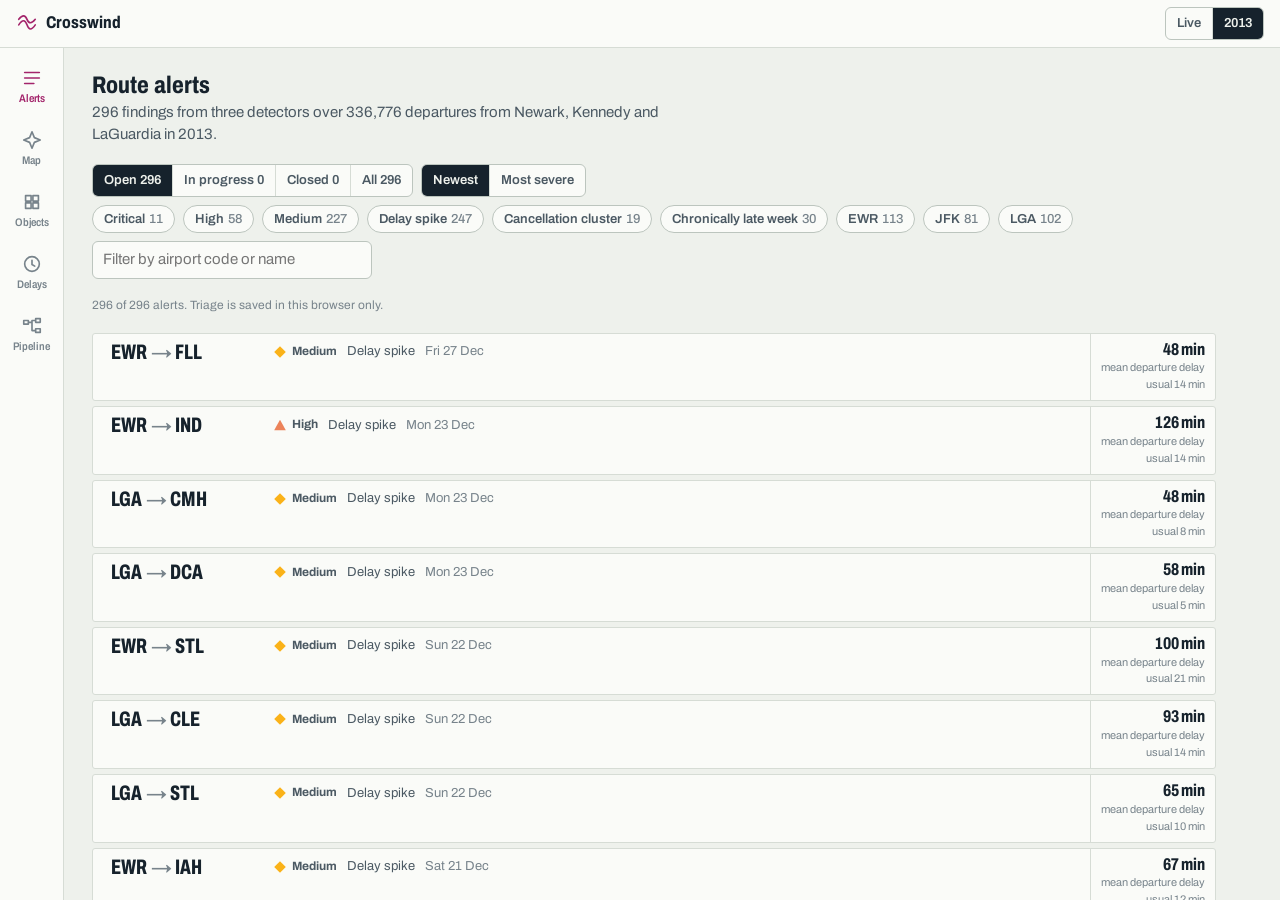
==== commit b3fd6b98: "Add alert baselines, a live mode and a scheduled Pages deploy Baselines: every 2013 alert now carrie" ====
--- a/app/index.html
+++ b/app/index.html
@@ -63,26 +63,26 @@
 .boot{padding:24px 16px;color:var(--ink-2)}
 
 /* ---- shell ---- */
-#app{height:100%;display:grid;grid-template-columns:1fr;grid-template-rows:1fr auto}
-#main{overflow:auto;min-width:0;grid-row:1}
-#nav{grid-row:2;display:flex;background:var(--surface);border-top:1px solid var(--line);padding-bottom:env(safe-area-inset-bottom,0)}
+#app{height:100%;display:grid;grid-template-columns:1fr;grid-template-rows:auto 1fr auto}
+#top{grid-column:1/-1;grid-row:1;display:flex;align-items:center;justify-content:space-between;gap:12px;padding:7px 16px;border-bottom:1px solid var(--line);background:var(--surface)}
+#top .brand{display:flex;align-items:center;gap:8px;font-weight:750;font-stretch:80%;font-size:17px}
+#top .brand svg{width:22px;height:22px;color:var(--accent)}
+#main{overflow:auto;min-width:0;grid-row:2}
+#nav{grid-row:3;display:flex;background:var(--surface);border-top:1px solid var(--line);padding-bottom:env(safe-area-inset-bottom,0)}
 #nav button{flex:1;min-width:0;border:0;background:none;padding:7px 2px 6px;display:grid;justify-items:center;gap:2px;
   font-size:11px;font-weight:600;color:var(--ink-3);font-stretch:85%}
 #nav button svg{width:22px;height:22px}
 #nav button[aria-current="page"]{color:var(--accent)}
-#nav .brand{display:none}
 #drawer{position:fixed;inset:0;z-index:20;background:var(--paper);overflow:auto;overscroll-behavior:contain}
 .view{padding:16px 16px 28px;display:grid;gap:18px;max-width:1180px}
 .view-head{display:grid;gap:4px}
 .lede{color:var(--ink-2);max-width:66ch}
 @media (min-width:900px){
-  #app{grid-template-columns:var(--nav) minmax(0,1fr) auto;grid-template-rows:1fr}
-  #nav{grid-row:1;grid-column:1;flex-direction:column;border-top:0;border-right:1px solid var(--line);padding:10px 0;gap:4px}
+  #app{grid-template-columns:var(--nav) minmax(0,1fr) auto;grid-template-rows:auto 1fr}
+  #nav{grid-row:2;grid-column:1;flex-direction:column;border-top:0;border-right:1px solid var(--line);padding:10px 0;gap:4px}
   #nav button{flex:none;padding:9px 2px}
-  #nav .brand{display:grid;place-items:center;height:40px;margin-bottom:8px;color:var(--accent)}
-  #nav .brand svg{width:28px;height:28px}
-  #main{grid-row:1;grid-column:2}
-  #drawer{position:static;grid-column:3;width:min(480px,42vw);border-left:1px solid var(--line);background:var(--surface)}
+  #main{grid-row:2;grid-column:2}
+  #drawer{position:static;grid-row:2;grid-column:3;width:min(480px,42vw);border-left:1px solid var(--line);background:var(--surface)}
   .view{padding:24px 28px 40px}
   .view>.tiles{grid-template-columns:repeat(4,minmax(0,1fr))}
 }
@@ -220,10 +220,37 @@
   @keyframes slide{from{transform:translateX(18px);opacity:.4}to{transform:none;opacity:1}}
 }
 
+/* ---- touch ---- */
+@media (pointer:coarse){
+  .chip{padding:8px 13px}
+  .seg button{padding:9px 12px}
+  .btn{padding:10px 14px}
+  .icon-btn{width:42px;height:42px}
+  th button{padding:5px 0}
+  .linkish{padding:3px 0}
+  tbody tr.click td{padding-top:9px;padding-bottom:9px}
+}
+@media (max-width:619px){
+  .view{gap:14px;padding-top:14px}
+  .view-head .lede{font-size:14px}
+  h1{font-size:22px}
+}
+
+/* ---- live mode ---- */
+.cards{display:grid;gap:10px;grid-template-columns:repeat(auto-fit,minmax(min(100%,300px),1fr))}
+.card{border:1px solid var(--line);border-radius:var(--r);background:var(--surface);padding:12px 14px;display:grid;gap:8px;align-content:start}
+.card-head{display:flex;justify-content:space-between;align-items:baseline;gap:8px}
+.card-head .code{font-size:22px;line-height:1}
+.card p{font-size:13px}
+.lstat{display:inline-flex;align-items:center;gap:5px;font-size:13px;font-weight:700;white-space:nowrap}
+.lstat svg{width:14px;height:14px;flex:none}
+.lstat[data-r="0"] svg{color:var(--good)} .lstat[data-r="1"] svg{color:var(--warning)} .lstat[data-r="2"] svg{color:var(--serious)} .lstat[data-r="3"] svg{color:var(--critical)}
+
 </style>
 </head>
 <body>
 <div id="app">
+  <header id="top"></header>
   <nav id="nav" aria-label="Views"></nav>
   <main id="main" tabindex="-1"><p class="boot">Loading flight data…</p></main>
   <aside id="drawer" aria-label="Details" hidden></aside>
@@ -294,7 +321,7 @@
   inbox: 'M4 6h16M4 12h16M4 18h10', map: 'M12 3l2.6 6.4L21 12l-6.4 2.6L12 21l-2.6-6.4L3 12l6.4-2.6z',
   explore: 'M5 5h6v6H5zM13 5h6v6h-6zM5 13h6v6H5zM13 13h6v6h-6z', delays: 'M12 4a8 8 0 100 16 8 8 0 000-16zM12 8v4.5l3 1.8',
   pipeline: 'M3 6h5v4H3zM16 4h5v4h-5zM16 15h5v4h-5zM8 8h4V6h4M12 8v9h4', ask: 'M4 5h16v11H10l-5 4v-4H4z',
-  back: 'M15 5l-7 7 7 7', close: 'M6 6l12 12M18 6L6 18',
+  now: 'M3 12h4l3-7 4 14 3-7h4', back: 'M15 5l-7 7 7 7', close: 'M6 6l12 12M18 6L6 18',
   brand: 'M3 14c4-6 7-6 9 0s5 6 9 0M3 8c4-5 7-5 9 0s5 5 9 0',
 };
 const icon = name => s('svg', { viewBox: '0 0 24 24', fill: 'none', stroke: 'currentColor', 'stroke-width': 1.8,
@@ -346,10 +373,15 @@
 const index = (rows, key = 'id') => new Map(rows.map(r => [r[key], r]));
 
 // ---------- state + routing ----------
-const VIEWS = [['inbox', 'Alerts'], ['map', 'Map'], ['explore', 'Objects'], ['delays', 'Delays'], ['pipeline', 'Pipeline'], ['ask', 'Ask']];
+// Two separate modes: the live feeds, and the 2013 archive.
+const MODES = { live: [['now', 'Now'], ['live-map', 'Map']],
+  archive: [['inbox', 'Alerts'], ['map', 'Map'], ['explore', 'Objects'], ['delays', 'Delays'], ['pipeline', 'Pipeline'], ['ask', 'Ask']] };
+const VIEWS = [...MODES.live, ...MODES.archive];
+const modeOf = v => (MODES.live.some(x => x[0] === v) ? 'live' : 'archive');
+const NAV_ICON = { 'live-map': 'map' };
 const VIEW = {};      // name -> { render(root) }
 const DETAIL = {};    // object type -> { kind, get(id), render(obj), title(obj) }
-const S = { view: 'inbox', stack: [], selfHash: null, width: innerWidth, askReady: false };
+const S = { view: 'inbox', home: 'inbox', last: { live: 'now', archive: 'inbox' }, stack: [], selfHash: null, width: innerWidth, askReady: false };
 const HASHABLE = ['alert', 'route', 'airline', 'airport', 'aircraft', 'day'];
 
 function hashFor(top) {
@@ -363,10 +395,10 @@
 function applyHash(initial) {
   const x = location.hash.slice(1), m = /^([a-z]+)-(.+)$/.exec(x);
   if (m && HASHABLE.includes(m[1])) {
-    if (initial) S.view = m[1] === 'alert' ? 'inbox' : 'explore';
+    if (initial || modeOf(S.view) === 'live') S.view = m[1] === 'alert' ? 'inbox' : 'explore';
     S.stack = [{ type: m[1], id: m[1] === 'day' ? m[2].replace('-', '_') : m[2] }];
   } else {
-    S.view = VIEWS.some(v => v[0] === x) && (x !== 'ask' || S.askReady) ? x : (initial ? 'inbox' : S.view);
+    S.view = VIEWS.some(v => v[0] === x) && (x !== 'ask' || S.askReady) ? x : (initial ? S.home : S.view);
     S.stack = [];
   }
   renderAll();
@@ -384,10 +416,13 @@
 const link = (type, id, label) => h('button', { class: 'linkish', type: 'button', onclick: e => { e.stopPropagation(); openObj(type, id); } }, label ?? id);
 
 function renderNav() {
-  $('#nav').replaceChildren(h('span', { class: 'brand', title: 'Crosswind' }, icon('brand')),
-    ...VIEWS.filter(([id]) => id !== 'ask' || S.askReady).map(([id, label]) =>
-      h('button', { type: 'button', 'aria-current': S.view === id ? 'page' : null, onclick: () => setView(id) },
-        icon(id === 'explore' ? 'explore' : id), label)));
+  const mode = modeOf(S.view);
+  S.last[mode] = S.view;
+  $('#top').replaceChildren(h('span', { class: 'brand' }, icon('brand'), 'Crosswind'),
+    seg([['live', 'Live'], ['archive', '2013']], mode, m => { if (m !== mode) setView(S.last[m]); }, 'Data mode'));
+  $('#nav').replaceChildren(...MODES[mode].filter(([id]) => id !== 'ask' || S.askReady).map(([id, label]) =>
+    h('button', { type: 'button', 'aria-current': S.view === id ? 'page' : null, onclick: () => setView(id) },
+      icon(NAV_ICON[id] || id), label)));
 }
 function renderDrawer() {
   const el = $('#drawer'), top = S.stack.at(-1);
@@ -634,7 +669,7 @@
 };
 
 // ---------- inbox ----------
-const IN = { status: 'open', sev: new Set(), type: new Set(), origin: new Set(), q: '', sort: 'date' };
+const IN = { status: 'open', sev: new Set(), type: new Set(), origin: new Set(), q: '', sort: 'date', open: false };
 const STATUS_GROUP = { open: ['open'], active: ['acknowledged', 'investigating'], closed: ['resolved', 'dismissed'] };
 const SEV_RANK = { critical: 0, high: 1, medium: 2 };
 const alertWhen = a => a.type === 'chronic_lateness' ? `week of ${F.date(a.date)}` : F.date(a.date);
@@ -642,6 +677,18 @@
   if (a.type === 'delay_spike') return [`${Math.round(a.observed)} min`, 'mean departure delay'];
   if (a.type === 'cancellation_cluster') return [`${Math.round(a.observed * a.n)} of ${a.n}`, 'flights cancelled'];
   return [F.pct(a.observed), 'arrived 15+ min late'];
+}
+const BASE_FMT = { delay_spike: v => `${Math.round(v)} min`, cancellation_cluster: v => F.pct(v, 1), chronic_lateness: v => F.pct(v) };
+const BASE_NAME = { delay_spike: 'Mean departure delay', cancellation_cluster: 'Share of flights cancelled', chronic_lateness: 'Share of arrivals 15+ min late' };
+function baselineBlock(a) {
+  const f = BASE_FMT[a.type], unit = a.type === 'chronic_lateness' ? 'week' : 'day', month = MONTHS[+a.date.slice(5, 7) - 1];
+  const rows = [[`This ${unit}`, a.observed, true], [`This route in ${month}`, a.b_month], ['This route, all of 2013', a.b_route],
+    [`All ${a.o} departures, 2013`, a.b_origin], ['All flights, 2013', a.b_all]].filter(r => r[1] != null);
+  const times = a.b_route > 0 ? a.observed / a.b_route : null;
+  return h('section', { class: 'sect' }, h('h2', { text: 'Baseline' }),
+    h('p', { class: 'note', text: `${BASE_NAME[a.type]}.${times ? ` This ${unit} ran at ${F.num(times, 1)} times the route's rate for the year.` : ''}` }),
+    hbars(rows.map(([label, v, hi]) => ({ label, value: Math.max(0, v), text: f(v), color: hi ? PAL.series[0] : PAL.quiet }))),
+    h('p', { class: 'note', text: `How often this detector fires: on ${F.int(a.fired)} of ${F.int(a.elig)} route-${unit}s it examined in 2013 (${F.pct(a.fired / a.elig, 2)}), and on ${a.fired_r} of ${F.int(a.elig_r)} for this route.` }));
 }
 function toggleSet(set, v) { set.has(v) ? set.delete(v) : set.add(v); }
 
@@ -659,14 +706,19 @@
         label, h('span', { class: 'n', text: D.alerts.filter(a => passes(a, key) && a[key === 'origin' ? 'o' : key] === v).length })));
     const drawControls = () => {
       const n = g => D.alerts.filter(a => passes(a, 'status') && (g === 'all' || STATUS_GROUP[g].includes(Triage.get(a.id).status))).length;
-      controls.replaceChildren(
+      // On a phone the filters fold away so the first alerts sit above the fold.
+      const narrow = innerWidth < 620, open = !narrow || IN.open, active = IN.sev.size + IN.type.size + IN.origin.size + (IN.q ? 1 : 0);
+      controls.replaceChildren();
+      put(controls,
         h('div', { class: 'row' },
           seg([['open', `Open ${n('open')}`], ['active', `In progress ${n('active')}`], ['closed', `Closed ${n('closed')}`], ['all', `All ${n('all')}`]],
             IN.status, v => { IN.status = v; draw(); }, 'Triage status'),
-          seg([['date', 'Newest'], ['sev', 'Most severe']], IN.sort, v => { IN.sort = v; draw(); }, 'Sort')),
-        h('div', { class: 'row' }, chips(IN.sev, 'sev', [['critical', 'Critical'], ['high', 'High'], ['medium', 'Medium']]),
+          narrow && h('button', { class: 'chip', type: 'button', 'aria-expanded': String(!!IN.open), onclick: () => { IN.open = !IN.open; draw(); } },
+            IN.open ? 'Hide filters' : 'Filter and sort', active ? h('span', { class: 'n', text: `${active} on` }) : null),
+          open && seg([['date', 'Newest'], ['sev', 'Most severe']], IN.sort, v => { IN.sort = v; draw(); }, 'Sort')),
+        open && h('div', { class: 'row' }, chips(IN.sev, 'sev', [['critical', 'Critical'], ['high', 'High'], ['medium', 'Medium']]),
           chips(IN.type, 'type', Object.entries(TYPE_LABEL)), chips(IN.origin, 'origin', [['EWR', 'EWR'], ['JFK', 'JFK'], ['LGA', 'LGA']])),
-        search);
+        open && search);
     };
     const drawList = () => {
       const rows = D.alerts.filter(a => passes(a)).sort((a, b) =>
@@ -682,7 +734,7 @@
             h('span', { class: 'route' }, a.o, h('span', { class: 'arr', text: '→' }), a.d),
             h('span', { class: 'what' }, sevMark(a.sev), h('span', { text: TYPE_LABEL[a.type] }), h('span', { class: 'muted', text: alertWhen(a) }),
               t.status !== 'open' && statusPill(t.status), t.assignee && h('span', { class: 'muted', text: t.assignee }))),
-          h('span', { class: 'stat' }, h('b', { text: big }), h('span', { text: small })));
+          h('span', { class: 'stat' }, h('b', { text: big }), h('span', { text: small }), a.b_route != null && h('span', { text: `usual ${BASE_FMT[a.type](a.b_route)}` })));
       }));
       if (!rows.length) bay.append(h('p', { class: 'muted', text: 'No alerts match these filters. Clear a filter to see more.' }));
     };
@@ -797,6 +849,7 @@
         h('div', { class: 'row' }, sevMark(a.sev), h('span', { class: 'muted', text: alertWhen(a) }), h('span', { class: 'muted', text: a.id }))),
       h('p', { text: a.summary }),
       h('section', { class: 'sect' }, h('h2', { text: 'Why this fired' }), whyBlock(a)),
+      baselineBlock(a),
       h('section', { class: 'sect' }, alertChart(a)),
       h('section', { class: 'sect' }, h('h2', { text: 'Context' }), kv([
         ['Route', link('route', a.route, `${a.o} → ${a.d}`)],
@@ -831,6 +884,9 @@
     color: v => (v ? PAL.seq(0.25 + 0.75 * v / 12) : PAL.quiet), legend: () => ['1', '6', '12 or more'], stops: () => [0.25, 0.45, 0.65, 0.85, 1].map(PAL.seq) },
 };
 
+METRICS.live = { label: 'Live FAA status', fmt: v => LIVE_STATUS[v][0], worstFirst: (a, b) => b - a,
+  color: v => (v ? cssVar(LIVE_STATUS[v][1]) : PAL.quiet) };
+const mapKey = () => (S.view === 'live-map' ? 'live' : MP.metric);
 function mapRoutes() { return D.routes.filter(r => (MP.origin === 'all' || r.o === MP.origin) && r.o !== r.d && D.byId.airport.get(r.d).miles > 30); }
 function destStats(routes) {
   const m = new Map();
@@ -838,12 +894,13 @@
     const d = m.get(r.d) || m.set(r.d, { id: r.d, flights: 0, arrived: 0, late: 0, cancelled: 0, alerts: 0, routes: [] }).get(r.d);
     d.flights += r.flights; d.arrived += r.arrived; d.late += r.arrived * (1 - r.on_time); d.cancelled += r.cancelled; d.alerts += r.alerts; d.routes.push(r);
   }
-  for (const d of m.values()) { d.on_time = d.arrived ? 1 - d.late / d.arrived : null; d.cancel_rate = d.cancelled / d.flights; }
+  for (const d of m.values()) { d.on_time = d.arrived ? 1 - d.late / d.arrived : null; d.cancel_rate = d.cancelled / d.flights; d.live = Live.rank(d.id); }
   return m;
 }
 
 function drawMap(width) {
-  const geo = D.geo, metric = METRICS[MP.metric], routes = mapRoutes(), dests = destStats(routes);
+  const key = mapKey(), geo = D.geo, metric = METRICS[key], routes = mapRoutes(), dests = destStats(routes);
+  if (key === 'live') for (const r of routes) r.live = Live.rank(r.d);
   const inView = [...dests.keys()].map(id => D.byId.airport.get(id)).filter(a => MP.zoom === 'all' || a.miles <= 2800);
   const xs = inView.map(a => a.x).concat(0), ys = inView.map(a => a.y).concat(0);
   let x0 = Math.min(...xs), x1 = Math.max(...xs), y0 = Math.min(...ys), y1 = Math.max(...ys);
@@ -861,10 +918,10 @@
       s('text', { x: X(miles * 0.259), y: Y(miles * 0.966) + 3, 'text-anchor': 'middle', style: 'font-size:10px;paint-order:stroke;stroke:var(--surface);stroke-width:3px' }, `${F.int(miles)} mi`));
   }
   const maxF = Math.max(...routes.map(r => r.flights)), lines = s('g');
-  const ordered = [...routes].sort((a, b) => metric.worstFirst(b[MP.metric], a[MP.metric]));
+  const ordered = [...routes].sort((a, b) => metric.worstFirst(b[key], a[key]));
   for (const r of ordered) {
     const o = D.byId.airport.get(r.o), d = D.byId.airport.get(r.d), dim = MP.sel && r.d !== MP.sel;
-    lines.append(s('line', { x1: X(o.x), y1: Y(o.y), x2: X(d.x), y2: Y(d.y), stroke: metric.color(r[MP.metric]),
+    lines.append(s('line', { x1: X(o.x), y1: Y(o.y), x2: X(d.x), y2: Y(d.y), stroke: metric.color(r[key]),
       'stroke-width': (0.7 + 2.6 * Math.sqrt(r.flights / maxF)).toFixed(2), 'stroke-linecap': 'round', opacity: dim ? 0.1 : 0.8 }));
   }
   svg.append(lines);
@@ -876,7 +933,7 @@
     const a = D.byId.airport.get(d.id), cx = X(a.x), cy = Y(a.y);
     if (cx < -20 || cx > width + 20 || cy < -20 || cy > height + 20) return;
     const r = 2.5 + 5.5 * Math.sqrt(d.flights / maxD), g = s('g', { opacity: MP.sel && MP.sel !== d.id ? 0.35 : 1 });
-    g.append(s('circle', { cx, cy, r, fill: metric.color(d[MP.metric]), stroke: MP.sel === d.id ? 'var(--accent)' : PAL.surface, 'stroke-width': MP.sel === d.id ? 2.5 : 1.5 }));
+    g.append(s('circle', { cx, cy, r, fill: metric.color(d[key]), stroke: MP.sel === d.id ? 'var(--accent)' : PAL.surface, 'stroke-width': MP.sel === d.id ? 2.5 : 1.5 }));
     const box = [cx + r + 2, cy - 7, cx + r + 2 + 24, cy + 6];
     if ((rank < labelCount || MP.sel === d.id) && !placed.some(p => box[0] < p[2] && box[2] > p[0] && box[1] < p[3] && box[3] > p[1])) {
       placed.push(box);
@@ -884,8 +941,8 @@
     }
     // Keyboard target only; pointer input goes through the nearest-airport layer below.
     const hit = s('circle', { cx, cy, r: r + 3, fill: 'transparent', tabindex: 0, role: 'button', style: 'pointer-events:none',
-      'aria-label': `${a.name}, ${metric.label} ${metric.fmt(d[MP.metric])}` });
-    const tip = () => tipRows(`${d.id}  ${a.name}`, [[metric.label.toLowerCase(), metric.fmt(d[MP.metric])], ['flights', F.int(d.flights)], ['miles', F.int(a.miles)]]);
+      'aria-label': `${a.name}, ${metric.label} ${metric.fmt(d[key])}` });
+    const tip = () => tipRows(`${d.id}  ${a.name}`, [[metric.label.toLowerCase(), metric.fmt(d[key])], ['flights', F.int(d.flights)], ['miles', F.int(a.miles)]]);
     const pick = () => { MP.sel = MP.sel === d.id ? null : d.id; VIEW.map.redraw(); };
     hit.addEventListener('keydown', e => { if (e.key === 'Enter' || e.key === ' ') { e.preventDefault(); pick(); } });
     hit.addEventListener('focus', () => Tip.show({ clientX: svg.getBoundingClientRect().left + cx, clientY: svg.getBoundingClientRect().top + cy }, tip()));
@@ -915,26 +972,40 @@
     const controls = h('div', { class: 'row' }), wrap = h('div', { class: 'mapwrap' }, h('p', { class: 'boot', text: 'Loading map…' }));
     const legend = h('div', { class: 'row', style: { fontSize: '12px', color: 'var(--ink-2)' } }), panel = h('div', { class: 'fig' }), list = h('div', { class: 'fig' });
     const redraw = () => {
-      controls.replaceChildren(
-        seg(Object.entries(METRICS).map(([key, m]) => [key, m.label]), MP.metric, v => { MP.metric = v; redraw(); }, 'Colour by'),
+      const live = mapKey() === 'live';
+      controls.replaceChildren();
+      put(controls,
+        !live && seg(Object.entries(METRICS).filter(([key]) => key !== 'live').map(([key, m]) => [key, m.label]), MP.metric, v => { MP.metric = v; redraw(); }, 'Colour by'),
         seg([['all', 'All origins'], ['EWR', 'EWR'], ['JFK', 'JFK'], ['LGA', 'LGA']], MP.origin, v => { MP.origin = v; redraw(); }, 'Origin'),
         seg([['mainland', 'Within 2,800 mi'], ['all', 'All destinations']], MP.zoom, v => { MP.zoom = v; redraw(); }, 'Zoom'));
       if (!D.geo) return;
-      const metric = METRICS[MP.metric], routes = mapRoutes(), dests = destStats(routes);
+      const metric = METRICS[mapKey()], routes = mapRoutes(), dests = destStats(routes);
       if (MP.sel && !dests.has(MP.sel)) MP.sel = null;
       wrap.replaceChildren(drawMap(Math.max(280, wrap.clientWidth || $('#main').clientWidth - 34)));
-      const [lo, mid, hi] = metric.legend();
-      legend.replaceChildren(h('span', { text: metric.label }), h('span', { text: lo }),
-        h('span', { style: { width: '120px', height: '10px', borderRadius: '2px', background: `linear-gradient(90deg, ${metric.stops().join(',')})` } }),
-        h('span', { text: hi }), h('span', { class: 'muted', text: `Middle: ${mid}. Line width and dot size show flights.` }));
+      if (live) {
+        legend.replaceChildren(...[0, 1, 2, 3].map(liveMark), h('span', { class: 'muted', text: `FAA feed, ${Live.age()}. Line width and dot size show 2013 flights.` }));
+      } else {
+        const [lo, mid, hi] = metric.legend();
+        legend.replaceChildren(h('span', { text: metric.label }), h('span', { text: lo }),
+          h('span', { style: { width: '120px', height: '10px', borderRadius: '2px', background: `linear-gradient(90deg, ${metric.stops().join(',')})` } }),
+          h('span', { text: hi }), h('span', { class: 'muted', text: `Middle: ${mid}. Line width and dot size show flights.` }));
+      }
       const sel = MP.sel && dests.get(MP.sel);
       panel.replaceChildren(...(sel ? [
         h('div', { class: 'fig-head' }, h('h2', null, link('airport', sel.id, `${sel.id}  ${D.byId.airport.get(sel.id).name}`)),
           h('button', { class: 'linkish', type: 'button', onclick: () => { MP.sel = null; redraw(); } }, 'Clear selection')),
+        live && (Live.data.alerts.some(x => x.airport === sel.id) ? h('div', { class: 'bay' }, Live.data.alerts.filter(x => x.airport === sel.id).map(liveStrip))
+          : h('p', { class: 'note', text: `${LIVE_STATUS[Live.rank(sel.id)][0]} now. The table shows the 2013 record.` })),
         simpleTable([{ label: 'Route', render: r => link('route', r.id, `${r.o} → ${r.d}`) }, { key: 'flights', label: 'Flights', num: true, fmt: F.int },
           { key: 'on_time', label: 'On time', num: true, fmt: v => F.pct(v) }, { key: 'mean_arr', label: 'Mean arr. delay', num: true, fmt: F.smin },
           { key: 'cancel_rate', label: 'Cancelled', num: true, fmt: v => F.pct(v, 1) }, { key: 'alerts', label: 'Alerts', num: true }], sel.routes)]
         : [h('p', { class: 'note', text: 'Select an airport on the map to see its routes.' })]));
+      if (live) {
+        const hit = Live.data.alerts.filter(x => x.scope === 'destination' && (MP.origin === 'all' || x.routes.some(r => r.startsWith(MP.origin))));
+        list.replaceChildren(); put(list, h('h2', { text: `Destinations with an FAA programme now (${hit.length})` }),
+          hit.length ? h('div', { class: 'bay' }, hit.map(liveStrip)) : h('p', { class: 'note', text: 'None. Every destination served from New York is operating normally.' }));
+        return;
+      }
       list.replaceChildren(h('h2', { text: `Routes, worst ${metric.label.toLowerCase()} first` }),
         dataTable({ rows: routes.filter(r => r.flights >= 200), page: 12, sort: { key: MP.metric, dir: MP.metric === 'on_time' ? 'asc' : 'desc' }, onRow: r => openObj('route', r.id, true),
           cols: [{ key: 'id', label: 'Route', render: r => `${r.o} → ${r.d}` }, { key: 'dest_name', label: 'Destination' }, { key: 'flights', label: 'Flights', num: true, fmt: F.int },
@@ -943,12 +1014,15 @@
         h('p', { class: 'note', text: 'Routes with at least 200 flights in the year.' }));
     };
     this.redraw = redraw;
-    put(root, viewHead('Route map', 'Azimuthal equidistant projection centred on New York. Distance and bearing from the city are true, so each route is a straight great-circle line and the range rings are circles.'),
+    if (mapKey() === 'live' && Live.state !== 'ok') { put(root, liveUnavailable()); return; }
+    put(root, mapKey() === 'live' ? viewHead('Live map', 'Airports coloured by their current FAA status. A ground stop or delay programme at a destination holds the New York flights bound for it.')
+      : viewHead('Route map', 'Azimuthal equidistant projection centred on New York. Distance and bearing from the city are true, so each route is a straight great-circle line and the range rings are circles.'),
       controls, wrap, legend, panel, h('section', { class: 'sect' }, list));
     redraw();
     need('geo').then(() => { if (wrap.isConnected) redraw(); }).catch(err => wrap.replaceChildren(h('p', { class: 'boot', text: `The map outline could not load (${err.message}). The route table below still works.` })));
   },
 };
+VIEW['live-map'] = VIEW.map;
 
 // ---------- object explorer: one table per object type, every row opens the object ----------
 const EX = { type: 'route', q: '' };
@@ -1511,8 +1585,122 @@
   }).catch(() => {});
 }
 
+// ---------- live mode: current FAA status and weather, beside 2013 baselines ----------
+const LIVE_SITE = 'https://jacksonkstenger.github.io/crosswind/';
+const LIVE_STATUS = [['Normal', '--good', 'M12 3a9 9 0 100 18 9 9 0 000-18z'], ['Delays', '--warning', SEV_SHAPE.medium],
+  ['Ground stop', '--serious', SEV_SHAPE.high], ['Closed', '--critical', SEV_SHAPE.critical]];
+const liveMark = r => h('span', { class: 'lstat', 'data-r': r },
+  s('svg', { viewBox: '0 0 24 24', 'aria-hidden': 'true' }, s('path', { d: LIVE_STATUS[r][2], fill: 'currentColor' })), LIVE_STATUS[r][0]);
+const fmtMin = m => (m >= 60 ? `${Math.floor(m / 60)} h ${String(m % 60).padStart(2, '0')} min` : `${m} min`);
+const spanText = a => (a.min != null && a.max != null && a.min !== a.max ? `${a.min} to ${a.max} min` : (a.max ?? a.min) != null ? fmtMin(a.max ?? a.min) : null);
+const clock = iso => new Date(iso).toLocaleString('en-US', { weekday: 'short', hour: 'numeric', minute: '2-digit' });
+
+const Live = {
+  data: null, history: [], state: 'loading',
+  async load() {
+    try {
+      const res = await fetch('data/live.json', { cache: 'no-store' });
+      if (!res.ok) throw new Error(`HTTP ${res.status}`);
+      this.data = await res.json(); this.state = 'ok';
+      const hist = await fetch('data/live_history.json', { cache: 'no-store' }).catch(() => null);
+      if (hist && hist.ok) this.history = await hist.json();
+    } catch (err) { if (!this.data) this.state = 'unavailable'; }
+    return this.state === 'ok';
+  },
+  rank(code) { return this.data?.status?.[code] ?? 0; },
+  age() {
+    const m = Math.max(0, Math.round((Date.now() - Date.parse(this.data.generated)) / 60000));
+    return m < 1 ? 'updated just now' : m < 90 ? `updated ${m} min ago` : m < 2880 ? `updated ${Math.round(m / 60)} h ago` : `last updated ${clock(this.data.generated)}`;
+  },
+};
+function liveUnavailable() {
+  const onSite = location.hostname.endsWith('github.io');
+  return [viewHead('Live', 'Live mode shows current FAA airport status and weather for New York departures, beside what was normal in 2013.'),
+    h('div', { class: 'banner' }, onSite ? 'The live data file has not been published yet. The scheduled job writes it every 15 minutes; check back shortly.'
+      : ['This copy of the page cannot reach outside data, so live mode runs on the public site, which refreshes every 15 minutes: ', h('a', { href: LIVE_SITE, text: LIVE_SITE })]),
+    h('p', { class: 'note', text: 'The 2013 archive works here in full. Switch with the control at the top.' })];
+}
+function liveStrip(a) {
+  const stat = a.kind === 'ground_stop' || a.kind === 'closure' ? [a.until ? `until ${a.until}` : 'in effect', a.label.toLowerCase()]
+    : a.avg != null ? [`avg ${fmtMin(a.avg)}`, 'assigned delay'] : [spanText(a) || 'in effect', a.label.toLowerCase()];
+  const from = a.routes.length === 1 ? a.routes[0].split('-')[0] : 'NYC';
+  return h('button', { class: 'strip', type: 'button', 'data-v': a.sev, 'data-id': a.id, onclick: () => openObj('live', a.id, true) },
+    h('span', { class: 'holder' }),
+    h('span', { class: 'cells' },
+      h('span', { class: 'route' }, a.scope === 'origin' ? a.airport : [from, h('span', { class: 'arr', text: '→' }), a.airport]),
+      h('span', { class: 'what' }, sevMark(a.sev), h('span', { text: a.label }), a.reason && h('span', { class: 'muted', text: a.reason }))),
+    h('span', { class: 'stat' }, h('b', { style: { fontSize: stat[0].length > 9 ? '14px' : null }, text: stat[0] }), h('span', { text: stat[1] })));
+}
+function airportCard(code, a) {
+  const w = a.weather, b = a.baseline;
+  const program = p => `${p.label}${p.avg != null ? `, averaging ${fmtMin(p.avg)}` : p.span ? `, ${p.span}` : ''}${p.trend ? `, ${p.trend.toLowerCase()}` : ''}${p.until ? `, until ${p.until}` : ''}${p.reason ? ` (${p.reason})` : ''}.`;
+  return h('div', { class: 'card' },
+    h('div', { class: 'card-head' }, link('airport', code, h('span', { class: 'code', text: code })), liveMark(a.status)),
+    h('p', { class: 'muted', text: a.name }),
+    a.programs.length ? a.programs.map(p => h('p', { text: program(p) })) : h('p', { text: 'No FAA programme in effect.' }),
+    h('p', { text: w ? `${w.category || 'Weather'}: visibility ${w.visibility_mi ?? '–'} mi, ${w.ceiling_ft != null ? `ceiling ${F.int(w.ceiling_ft)} ft` : 'no ceiling'}, wind ${w.wind_mph != null ? `${Math.round(w.wind_mph)} mph` : '–'}${w.gust_mph ? ` gusting ${Math.round(w.gust_mph)}` : ''}${w.temp_f != null ? `, ${Math.round(w.temp_f)} °F` : ''}${w.weather ? `, ${w.weather}` : ''}.` : 'Current weather is unavailable.' }),
+    b && h('p', { class: 'note', text: `Normal for ${b.scope}: ${Math.round(b.mean_dep)} min mean departure delay, ${F.pct(b.late_share)} left 15+ min late, ${F.pct(b.cancel_rate, 1)} cancelled.` }),
+    a.weather_baseline.length ? [h('h3', { text: '2013 departures in similar weather' }),
+      kv(a.weather_baseline.map(x => [`${x.dimension}: ${x.bin}`, `${Math.round(x.mean_dep)} min, ${F.pct(x.cancel_rate, 1)} cancelled`]))] : null);
+}
+function historyFigure() {
+  const pts = Live.history.filter(p => Date.now() - Date.parse(p.t) < 48 * 36e5);
+  if (pts.length < 3) return h('section', { class: 'sect' }, h('h2', { text: 'Last 48 hours' }), h('p', { class: 'note', text: 'History builds up as the site refreshes. Check back after a few updates.' }));
+  const t0 = Date.parse(pts[0].t), x = p => (Date.parse(p.t) - t0) / 6e4, span = x(pts.at(-1));
+  const label = v => new Date(t0 + v * 6e4).toLocaleString('en-US', span > 1440 ? { weekday: 'short', hour: 'numeric' } : { hour: 'numeric', minute: '2-digit' });
+  return h('section', { class: 'sect' }, figure({ title: 'Last 48 hours', sub: 'Counts at each refresh, on one axis',
+    legend: [['Alerts for New York departures', PAL.series[0]], ['FAA programmes nationwide', PAL.series[1]]],
+    chart: w => lineChart({ width: w, xTicks: [0, span / 3, 2 * span / 3, span], xFmt: label, tipTitle: label, yFmt: v => String(Math.round(v)),
+      series: [{ name: 'NYC', color: PAL.series[0], pts: pts.map(p => [x(p), p.alerts]) }, { name: 'US', color: PAL.series[1], pts: pts.map(p => [x(p), p.programs]) }] }),
+    table: { cols: [{ key: 't', label: 'Time', fmt: clock }, { key: 'alerts', label: 'Alerts for New York', num: true }, { key: 'programs', label: 'Programmes nationwide', num: true }], rows: [...pts].reverse().slice(0, 60) } }));
+}
+
+VIEW.now = {
+  render(root) {
+    if (Live.state !== 'ok') { put(root, liveUnavailable()); return; }
+    const L = Live.data, feeds = L.feeds || {};
+    const refresh = h('button', { class: 'btn', type: 'button', onclick: async () => { refresh.disabled = true; await Live.load(); renderAll(); } }, 'Refresh');
+    put(root, viewHead('Live', 'FAA airport status and weather for departures from Newark, Kennedy and LaGuardia, beside what was normal in 2013.'),
+      h('div', { class: 'row' }, refresh, h('span', { class: 'note', text: `${L.local.label}, ${Live.age()}.` })),
+      L.stale_since && h('div', { class: 'banner', text: `The FAA feed could not be read on the last check, so this is the picture from ${clock(L.stale_since)}.` }),
+      feeds.faa && !feeds.faa.ok && !L.stale_since && h('div', { class: 'banner', text: `The FAA feed could not be read (${feeds.faa.error}), so no programmes are shown.` }),
+      feeds.metar && !feeds.metar.ok && h('div', { class: 'banner', text: `Weather could not be read (${feeds.metar.error}).` }),
+      h('div', { class: 'cards' }, Object.entries(L.airports).map(([code, a]) => airportCard(code, a))),
+      h('section', { class: 'sect' }, h('h2', { text: `Live alerts (${L.alerts.length})` }),
+        h('p', { class: 'note', text: `${L.programs_total} FAA programmes are active nationwide. Shown here: those at the three New York airports, and those at any of the ${L.watched_destinations} destinations they served in 2013.` }),
+        L.alerts.length ? h('div', { class: 'bay' }, L.alerts.map(liveStrip)) : h('p', { text: 'No FAA programme affects New York departures or their destinations right now.' })),
+      historyFigure(),
+      h('section', { class: 'sect' }, h('h2', { text: 'Sources' }),
+        simpleTable([{ label: 'Feed', render: r => r[0] }, { label: 'Last read', wrap: true, render: r => (r[1] ? (r[1].ok ? `Read, ${F.int(r[1].items)} items, ${F.int(r[1].bytes)} bytes` : `Failed: ${r[1].error}`) : '–') }],
+          [['FAA airport status (nasstatus.faa.gov)', feeds.faa], ['Aviation Weather Center METAR', feeds.metar]]),
+        h('p', { class: 'note', text: 'The FAA feed lists traffic programmes by airport, not individual flights. A ground stop can exempt some origins, and the feed does not say which, so a destination alert means New York flights may be held. Baselines are 2013 figures from the archive mode.' })));
+  },
+};
+
+DETAIL.live = {
+  kind: 'Live alert', get: id => Live.data?.alerts.find(a => a.id === id),
+  render(a) {
+    const b = a.baseline || {}, all = Live.data.all_flights;
+    return [h('div', { class: 'fig' }, h('h1', { text: `${a.label} at ${a.airport}` }),
+      h('div', { class: 'row' }, sevMark(a.sev), link('airport', a.airport, a.airport_name))),
+      h('p', { text: a.summary }),
+      kv([['Reason given by the FAA', a.reason || 'none'], a.avg != null && ['Average assigned delay', fmtMin(a.avg)], spanText(a) && [a.min == null || a.min === a.max ? 'Longest delay' : 'Delay range', spanText(a)],
+        a.trend && ['Trend', a.trend], a.until && ['Until', a.until], ['First seen', clock(a.first_seen)]]),
+      a.scope === 'destination' ? h('section', { class: 'sect' }, h('h2', { text: 'Baseline for these routes' }),
+        h('p', { text: `In ${b.month} 2013 these routes ran about ${b.flights_per_day_month} flights a day, and ${F.pct(b.on_time_month)} arrived on time. Over the year it was ${F.pct(b.on_time_year)}, against ${F.pct(b.all_flights_on_time)} for all New York departures.` }),
+        simpleTable([{ label: 'Route', render: r => link('route', r.route, r.route.replace('-', ' → ')) }, { key: 'flights_month', label: `Flights, ${b.month}`, num: true, fmt: F.int },
+          { key: 'on_time_month', label: `On time, ${b.month}`, num: true, fmt: v => F.pct(v) }, { key: 'on_time_year', label: 'On time, 2013', num: true, fmt: v => F.pct(v) },
+          { key: 'mean_arr_month', label: `Mean arr. delay, ${b.month}`, num: true, fmt: F.smin }, { key: 'alerts_2013', label: '2013 alerts', num: true }], b.routes))
+        : h('section', { class: 'sect' }, h('h2', { text: 'Baseline for this hour' }),
+          b.now ? kv([[`Mean departure delay, ${b.now.scope}`, F.min(b.now.mean_dep)], ['Left 15+ min late', F.pct(b.now.late_share)], ['Cancelled', F.pct(b.now.cancel_rate, 1)],
+            ['All New York departures, 2013', `${F.min(all.mean_dep)}, ${F.pct(all.cancel_rate, 1)} cancelled`]]) : h('p', { class: 'note', text: 'No 2013 flights were scheduled at this hour.' })),
+      h('p', { class: 'note', text: 'Route and airport links open the 2013 archive.' })];
+  },
+};
+
 // ---------- boot ----------
 async function boot() {
+  const liveReady = Live.load();
   try {
     const [core, airports, routes, alerts, odays] = await Promise.all(['core', 'airports', 'routes', 'alerts', 'origin_days'].map(getJSON));
     Object.assign(D, { core, airports, routes, alerts, origin_days: odays, airlines: core.airlines });
@@ -1522,7 +1710,12 @@
     return;
   }
   Triage.init(); initAsk();
+  S.home = (await liveReady) ? 'now' : 'inbox';      // open on live data where it exists, else the archive
   applyHash(true);
+  setInterval(() => {
+    if (modeOf(S.view) !== 'live' || document.hidden) return;
+    Live.load().then(() => { if (modeOf(S.view) === 'live' && !S.stack.length) renderAll(); });
+  }, 5 * 60 * 1000);
   window.addEventListener('hashchange', () => {
     if (S.selfHash === location.hash.slice(1)) { S.selfHash = null; return; }
     S.selfHash = null; applyHash(false);
